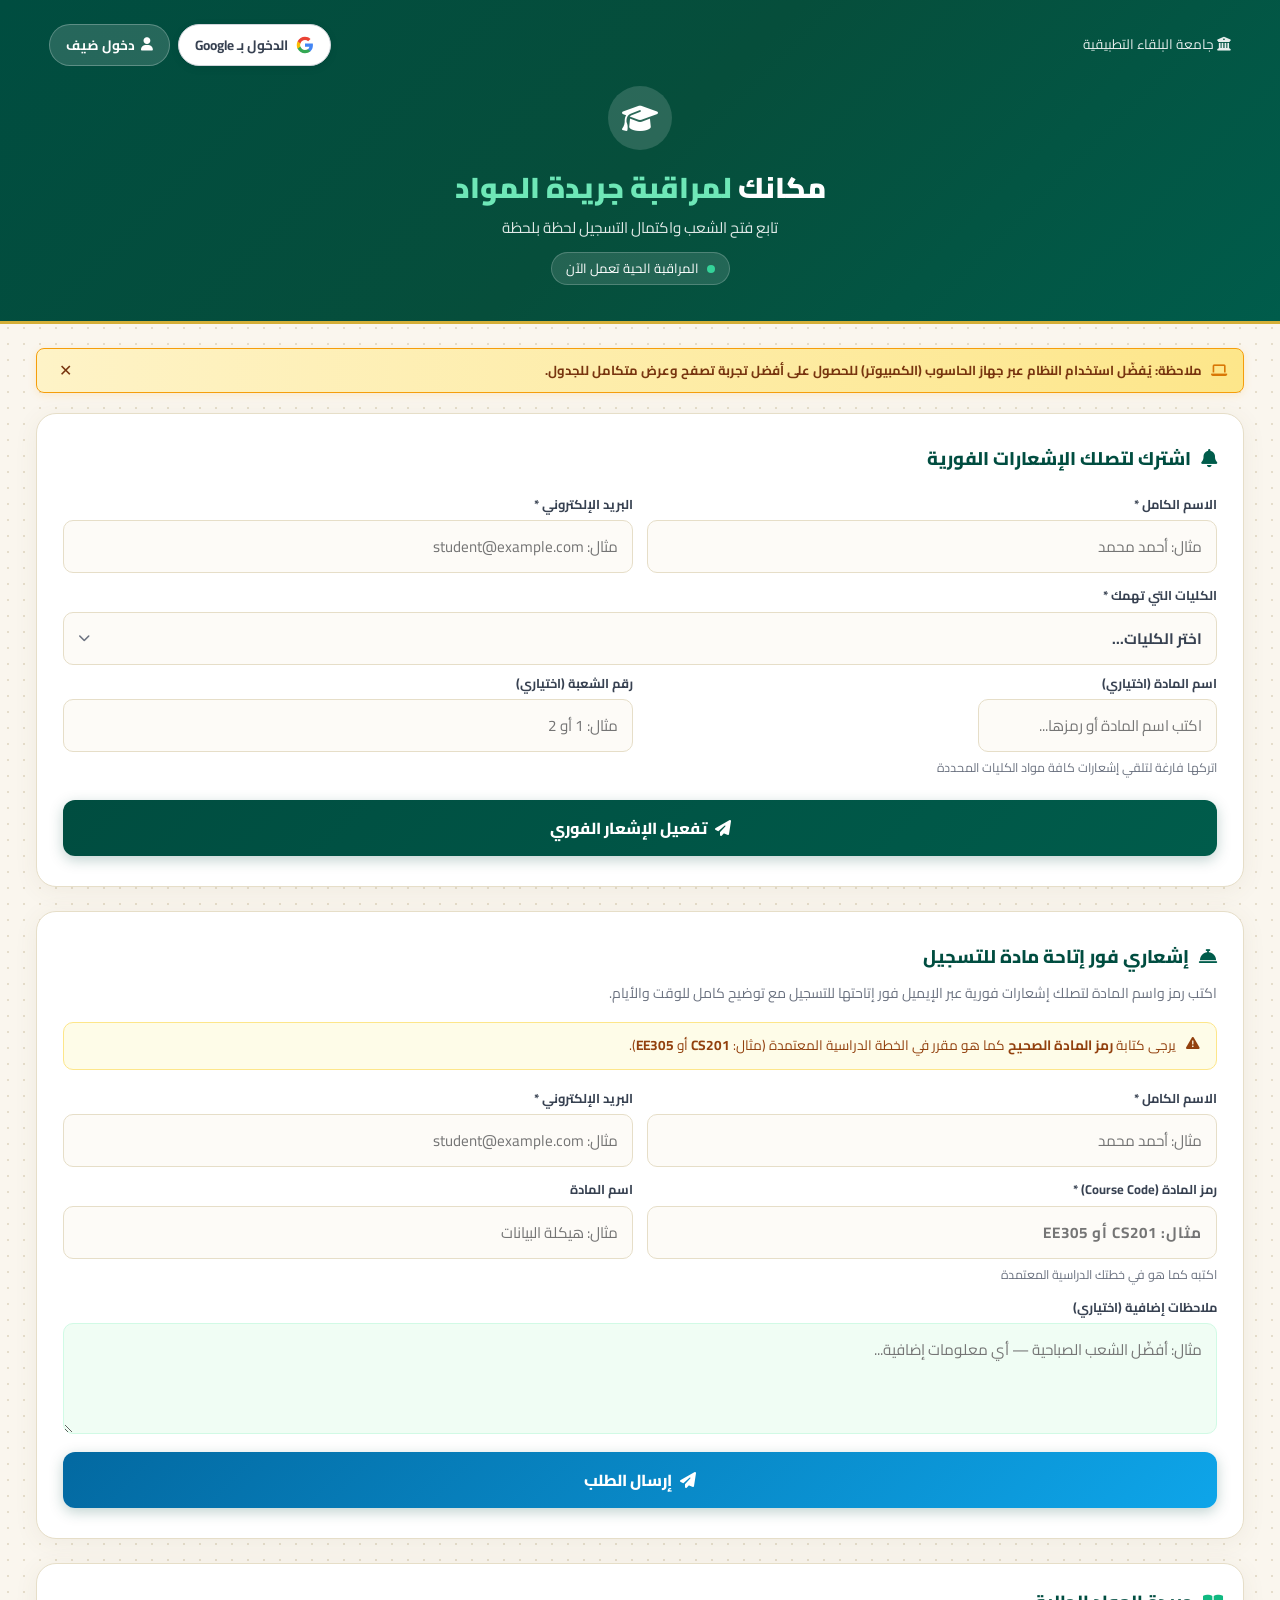
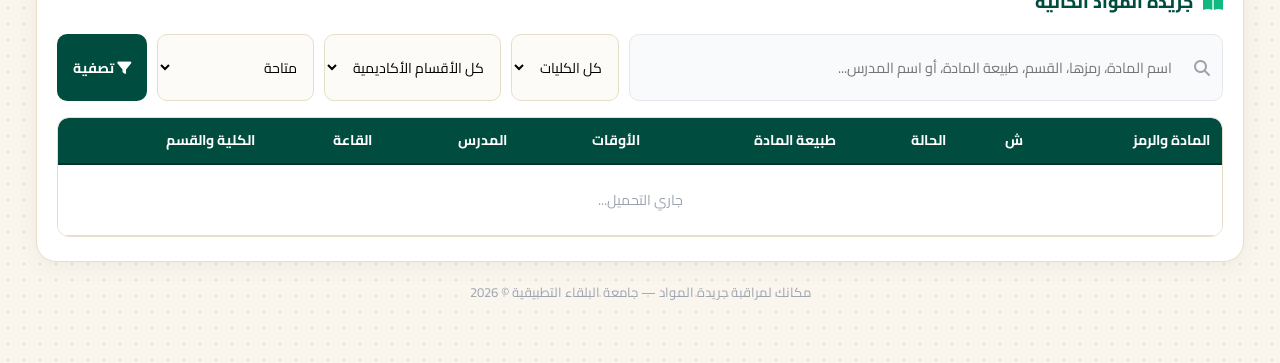
==== templates/student.html @ f9554424 "Initial release of BAU Course Watcher System" ====
<!DOCTYPE html>
<html lang="ar" dir="rtl">
<head>
  <meta charset="UTF-8">
  <meta name="viewport" content="width=device-width, initial-scale=1.0">
  <title>مكانك لمراقبة جريدة المواد — جامعة البلقاء التطبيقية</title>
  <meta name="description" content="اشترك وتابع فتح المواد والشعب في جريدة جامعة البلقاء التطبيقية لحظة بلحظة">
  <link rel="preconnect" href="https://fonts.googleapis.com">
  <link href="https://fonts.googleapis.com/css2?family=Cairo:wght@400;600;700;800;900&display=swap" rel="stylesheet">
  <link rel="stylesheet" href="https://cdnjs.cloudflare.com/ajax/libs/font-awesome/6.5.1/css/all.min.css">
  <link rel="stylesheet" href="/static/style.css">
  <script src="https://accounts.google.com/gsi/client" async defer></script>
  <style>
    /* ── Top Bar Auth Controls ── */
    body {
      background-color: #FAF6EE !important;
      background-image: radial-gradient(#E5DDCB 0.75px, #FAF6EE 0.75px) !important;
      background-size: 16px 16px !important;
    }
    .student-hero {
      background: linear-gradient(135deg, #004D40 0%, #064e3b 50%, #005C4B 100%);
      border-bottom: 3px solid #D4AF37;
      padding: 24px 24px 36px;
      text-align: center;
      color: #fff;
      position: relative;
    }
    .top-auth-nav {
      display: flex; justify-content: space-between; align-items: center;
      width: 96%; max-width: 1750px; margin: 0 auto 20px;
      gap: 12px; flex-wrap: wrap;
    }
    .auth-btn-group { display: flex; gap: 8px; align-items: center; }
    .btn-auth-google {
      background: #fff; color: #374151;
      border: 1px solid #d1d5db; border-radius: 50px;
      padding: 7px 16px; font-family: 'Cairo', sans-serif;
      font-size: .85rem; font-weight: 700; cursor: pointer;
      display: inline-flex; align-items: center; gap: 8px;
      box-shadow: 0 2px 8px rgba(0,0,0,.08); transition: transform .1s;
    }
    .btn-auth-google:hover { transform: translateY(-1px); }
    .btn-auth-guest {
      background: rgba(255,255,255,.15); color: #fff;
      border: 1px solid rgba(255,255,255,.25); border-radius: 50px;
      padding: 7px 16px; font-family: 'Cairo', sans-serif;
      font-size: .85rem; font-weight: 700; cursor: pointer;
      display: inline-flex; align-items: center; gap: 6px;
    }
    .btn-auth-guest:hover { background: rgba(255,255,255,.25); }

    .user-pill {
      background: rgba(255,255,255,.18); color: #fff;
      border: 1px solid rgba(255,255,255,.3); border-radius: 50px;
      padding: 6px 14px; font-size: .85rem; font-weight: 700;
      display: inline-flex; align-items: center; gap: 8px;
    }
    .btn-my-subs {
      background: #D4AF37; color: #00332C; border: none; border-radius: 50px;
      padding: 7px 16px; font-family: 'Cairo', sans-serif;
      font-size: .85rem; font-weight: 800; cursor: pointer;
      display: inline-flex; align-items: center; gap: 6px;
      box-shadow: 0 2px 10px rgba(212,175,55,.3);
    }
    .btn-my-subs:hover { background: #b89332; color: #fff; }

    .btn-logout {
      background: rgba(239,68,68,.2); color: #fca5a5;
      border: 1px solid rgba(239,68,68,.3); border-radius: 50px;
      padding: 7px 12px; font-family: 'Cairo', sans-serif;
      font-size: .85rem; font-weight: 700; cursor: pointer;
    }
    .btn-logout:hover { background: rgba(239,68,68,.4); color: #fff; }

    .student-hero .logo-big {
      width: 64px; height: 64px;
      background: rgba(255,255,255,.15);
      border-radius: 50%;
      display: flex; align-items: center; justify-content: center;
      margin: 0 auto 14px;
      font-size: 1.8rem;
    }
    .student-hero h1 { font-size: 1.8rem; font-weight: 900; margin: 0 0 6px; }
    .student-hero h1 span { color: #6ee7b7; }
    .student-hero p  { opacity: .88; font-size: .95rem; margin: 0; }
    .live-pill {
      display: inline-flex; align-items: center; gap: 8px;
      background: rgba(255,255,255,.12);
      border: 1px solid rgba(255,255,255,.2);
      border-radius: 50px;
      padding: 5px 14px;
      font-size: .82rem;
      margin-top: 12px;
    }
    .live-pill .dot { width: 8px; height: 8px; border-radius: 50%; background: #34d399; animation: pulse 1.4s infinite; }
    @keyframes pulse { 0%,100%{ opacity:1; transform:scale(1); } 50%{ opacity:.5; transform:scale(1.3); } }

    .student-wrap { width: 96%; max-width: 1750px; margin: 0 auto; padding: 24px 10px 60px; }

    /* Cards */
    .sub-card {
      background: #fff;
      border-radius: 20px;
      box-shadow: 0 4px 24px rgba(100, 80, 50, 0.07);
      padding: 30px 26px;
      margin-bottom: 24px;
      border: 1px solid #E6DEC8;
    }
    .sub-card h2 { font-size: 1.15rem; font-weight: 800; color: #004D40; margin: 0 0 20px; display: flex; align-items: center; gap: 10px; }
    .sub-card h2 i { color: #005C4B; }

    .form-row { display: grid; grid-template-columns: 1fr 1fr; gap: 14px; }
    @media(max-width:560px){ .form-row { grid-template-columns: 1fr; } }

    .fg { display: flex; flex-direction: column; gap: 6px; margin-bottom: 4px; }
    .fg label { font-size: .8rem; font-weight: 700; color: #374151; }
    .fg input, .fg select {
      padding: 11px 14px;
      border: 1.5px solid #E6DEC8;
      border-radius: 10px;
      background: #FDFBF7;
      font-family: 'Cairo', sans-serif;
      font-size: .95rem;
      color: #111;
      outline: none;
      transition: border-color .2s, box-shadow .2s;
    }
    .fg input:focus, .fg select:focus {
      border-color: #005C4B;
      box-shadow: 0 0 0 3px rgba(0, 92, 75, 0.12);
      background: #fff;
    }

    /* Multi college dropdown */
    .multi-college-box { position: relative; }
    .college-select-btn {
      width: 100%;
      padding: 11px 14px;
      border: 1.5px solid #E6DEC8;
      border-radius: 10px;
      background: #FDFBF7;
      font-family: 'Cairo', sans-serif;
      font-size: .95rem;
      color: #374151;
      cursor: pointer;
      display: flex; align-items: center; justify-content: space-between;
      outline: none;
    }
    .college-dropdown {
      display: none;
      position: absolute;
      top: calc(100% + 6px);
      right: 0; left: 0;
      background: #fff;
      border: 1.5px solid #E6DEC8;
      border-radius: 12px;
      box-shadow: 0 8px 24px rgba(0,0,0,.12);
      z-index: 100;
      max-height: 220px;
      overflow-y: auto;
      padding: 8px 0;
    }
    .college-dropdown.open { display: block; }
    .college-checkbox-item {
      display: flex; align-items: center; gap: 10px;
      padding: 9px 16px; cursor: pointer; font-size: .9rem;
    }
    .college-checkbox-item:hover { background: #F5EFE1; }
    .college-checkbox-item input[type=checkbox] { accent-color: #005C4B; width: 16px; height: 16px; }
    .college-checkbox-item.all-item { font-weight: 700; border-bottom: 1px solid #E6DEC8; margin-bottom: 4px; }

    /* Autocomplete */
    .ac-wrap { position: relative; }
    .ac-drop {
      position: absolute; top: calc(100% + 4px); right: 0; left: 0;
      background: #fff; border: 1.5px solid #E6DEC8; border-radius: 10px;
      box-shadow: 0 8px 20px rgba(0,0,0,.1); z-index: 99;
      max-height: 180px; overflow-y: auto;
    }
    .ac-drop.hidden { display: none; }
    .ac-item { padding: 9px 14px; cursor: pointer; font-size: .9rem; border-bottom: 1px solid #f3f4f6; }
    .ac-item:hover { background: #EBF8F5; color: #005C4B; }

    .btn-subscribe {
      width: 100%; margin-top: 18px;
      padding: 13px;
      background: linear-gradient(135deg, #004D40, #005C4B);
      color: #fff;
      border: none; border-radius: 12px;
      font-family: 'Cairo', sans-serif;
      font-size: 1rem; font-weight: 800;
      cursor: pointer;
      transition: opacity .2s;
      display: flex; align-items: center; justify-content: center; gap: 8px;
      box-shadow: 0 4px 14px rgba(0,77,64,.25);
    }
    .btn-subscribe:hover { opacity: .92; background: linear-gradient(135deg, #00332C, #004D40); }

    /* My Subscriptions List */
    .my-sub-item {
      background: #FDFBF7; border: 1px solid #E6DEC8; border-radius: 12px;
      padding: 14px 18px; margin-bottom: 10px;
      display: flex; align-items: center; justify-content: space-between; gap: 12px;
      flex-wrap: wrap;
    }
    .my-sub-info { font-size: .9rem; }
    .my-sub-info strong { color: #004D40; display: block; font-size: .95rem; }
    .my-sub-info small { color: #6b7280; }
    .my-sub-actions { display: flex; gap: 8px; align-items: center; }
    .btn-action-toggle {
      padding: 6px 12px; border-radius: 8px; border: none;
      font-family: 'Cairo', sans-serif; font-size: .8rem; font-weight: 700; cursor: pointer;
    }
    .btn-action-toggle.active { background: #d1fae5; color: #065f46; }
    .btn-action-toggle.paused { background: #fef3c7; color: #92400e; }
    .btn-action-delete {
      padding: 6px 12px; border-radius: 8px; border: none;
      background: #fee2e2; color: #991b1b;
      font-family: 'Cairo', sans-serif; font-size: .8rem; font-weight: 700; cursor: pointer;
    }

    /* Courses Explorer */
    .courses-card {
      background: #fff; border-radius: 20px;
      box-shadow: 0 4px 24px rgba(100, 80, 50, 0.07);
      padding: 24px 20px; border: 1px solid #E6DEC8;
    }
    .courses-card h2 { font-size: 1.1rem; font-weight: 800; color: #004D40; margin: 0 0 18px; display: flex; align-items: center; gap: 10px; }
    .courses-card h2 i { color: #10b981; }

    .toolbar-s { display: flex; flex-wrap: wrap; gap: 10px; margin-bottom: 16px; }
    .toolbar-s .search-box {
      flex: 1; min-width: 180px;
      display: flex; align-items: center; gap: 8px;
      background: #f9fafb; border: 1.5px solid #e5e7eb; border-radius: 10px;
      padding: 9px 14px;
    }
    .toolbar-s .search-box input {
      border: none; background: transparent; outline: none;
      font-family: 'Cairo', sans-serif; font-size: .9rem; flex: 1;
    }
    .toolbar-s .search-box i { color: #9ca3af; }
    .toolbar-s select {
      padding: 9px 12px;
      border: 1.5px solid #E6DEC8; border-radius: 10px;
      background: #FDFBF7; font-family: 'Cairo', sans-serif; font-size: .88rem;
      outline: none;
    }
    .toolbar-s .btn-filter {
      padding: 9px 16px;
      background: #004D40; color: #fff;
      border: none; border-radius: 10px;
      font-family: 'Cairo', sans-serif; font-size: .88rem; font-weight: 700;
      cursor: pointer;
    }

    /* Table */
    .tbl-wrap { overflow-x: auto; border-radius: 12px; border: 1px solid #E6DEC8; }
    .tbl { width: 100%; border-collapse: collapse; font-size: .88rem; }
    .tbl thead th {
      background: #004D40; color: #fff;
      padding: 11px 12px; text-align: right; font-weight: 700;
      white-space: nowrap;
      border-bottom: 2px solid #00332C;
    }
    .tbl thead th:first-child { border-radius: 0 10px 0 0; }
    .tbl thead th:last-child  { border-radius: 10px 0 0 0; }
    .tbl tbody tr:nth-child(even) { background: #FDFBF7; }
    .tbl tbody tr:hover { background: #F5EFE1; }
    .tbl tbody td { padding: 10px 12px; border-bottom: 1px solid #E6DEC8; vertical-align: middle; background: #fff; }
    .tbl tbody tr:nth-child(even) td { background: #FDFBF7; }
    .tbl tbody tr:hover td { background: #F5EFE1; }
    .tbl tbody td.empty { text-align: center; color: #9ca3af; padding: 24px; background: #fff; }
    .badge-open     { display:inline-block; background:#d1fae5; color:#065f46; padding:3px 10px; border-radius:50px; font-weight:700; font-size:.8rem; border:1px solid #a7f3d0; }
    .badge-closed   { display:inline-block; background:#fee2e2; color:#991b1b; padding:3px 10px; border-radius:50px; font-weight:700; font-size:.8rem; border:1px solid #fecaca; }
    .badge-cancelled{ display:inline-block; background:#f3f4f6; color:#6b7280; padding:3px 10px; border-radius:50px; font-weight:700; font-size:.8rem; border:1px solid #e5e7eb; }

    /* Modal */
    .auth-modal {
      display: none; position: fixed; inset: 0;
      background: rgba(0,0,0,.65); backdrop-filter: blur(4px); z-index: 1000;
      align-items: center; justify-content: center; padding: 16px;
    }
    .auth-modal.open { display: flex; }
    .auth-modal-card {
      background: #fff; border-radius: 20px; padding: 28px 24px;
      width: 100%; max-width: 440px; box-shadow: 0 24px 60px rgba(0,0,0,.3);
      position: relative; overflow: hidden;
      border: 1px solid #E6DEC8;
    }
    .modal-close {
      position: absolute; top: 16px; left: 16px;
      background: none; border: none; font-size: 1.4rem; color: #9ca3af; cursor: pointer;
      z-index: 10;
    }

    /* Google Account Chooser (Dark Theme) */
    .g-chooser {
      background: #18181b; color: #fff;
      border-radius: 18px; padding: 24px 20px;
      margin: -28px -24px;
    }
    .g-chooser-header {
      display: flex; align-items: center; justify-content: space-between;
      margin-bottom: 20px; padding-bottom: 12px; border-bottom: 1px solid #27272a;
    }
    .g-chooser-header h2 { font-size: 1.25rem; font-weight: 800; color: #fff; margin: 0; }
    .g-account-list { display: flex; flex-direction: column; gap: 4px; max-height: 340px; overflow-y: auto; }
    .g-account-item {
      display: flex; align-items: center; gap: 14px;
      padding: 10px 14px; border-radius: 12px; cursor: pointer;
      transition: background .15s;
    }
    .g-account-item:hover { background: #27272a; }
    .g-avatar {
      width: 38px; height: 38px; border-radius: 50%;
      display: flex; align-items: center; justify-content: center;
      font-weight: 800; font-size: 1rem; color: #fff; flex-shrink: 0;
    }
    .g-avatar-icon {
      width: 38px; height: 38px; border-radius: 50%; background: #27272a;
      display: flex; align-items: center; justify-content: center;
      color: #9ca3af; font-size: 1rem; flex-shrink: 0;
    }
    .g-acc-info { flex: 1; text-align: right; }
    .g-acc-name { font-weight: 700; font-size: .92rem; color: #f4f4f5; }
    .g-acc-email { font-size: .8rem; color: #a1a1aa; direction: ltr; text-align: right; }

    .student-footer { text-align: center; color: #9ca3af; font-size: .82rem; padding: 20px 0 0; }
    #toasts { position: fixed; bottom: 24px; left: 50%; transform: translateX(-50%); z-index: 9999; display: flex; flex-direction: column; gap: 10px; min-width: 280px; }
    .toast { background: #1f2937; color: #fff; padding: 12px 20px; border-radius: 12px; font-size: .9rem; box-shadow: 0 4px 20px rgba(0,0,0,.3); }
    .toast.success { border-right: 4px solid #10b981; }
    .toast.error   { border-right: 4px solid #ef4444; }
  </style>
</head>
<body style="font-family:'Cairo',sans-serif; margin:0; padding:0;">

<!-- Hero Header & Auth Bar -->
<div class="student-hero">
  <div class="top-auth-nav">
    <div style="font-size:.85rem; opacity:.9;">
      <i class="fa-solid fa-building-columns"></i> جامعة البلقاء التطبيقية
    </div>

    <!-- Unauthenticated Controls -->
    <div id="authGuestGroup" class="auth-btn-group">
      <button class="btn-auth-google" onclick="openAuthModal('google')">
        <svg width="18" height="18" viewBox="0 0 24 24"><path fill="#4285F4" d="M22.56 12.25c0-.78-.07-1.53-.2-2.25H12v4.26h5.92c-.26 1.37-1.04 2.53-2.21 3.31v2.77h3.57c2.08-1.92 3.28-4.74 3.28-8.09z"/><path fill="#34A853" d="M12 23c2.97 0 5.46-.98 7.28-2.66l-3.57-2.77c-.98.66-2.23 1.06-3.71 1.06-2.86 0-5.29-1.93-6.16-4.53H2.18v2.84C3.99 20.53 7.7 23 12 23z"/><path fill="#FBBC05" d="M5.84 14.09c-.22-.66-.35-1.36-.35-2.09s.13-1.43.35-2.09V7.06H2.18C1.43 8.55 1 10.22 1 12s.43 3.45 1.18 4.94l2.85-2.22.81-.63z"/><path fill="#EA4335" d="M12 5.38c1.62 0 3.06.56 4.21 1.64l3.15-3.15C17.45 2.09 14.97 1 12 1 7.7 1 3.99 3.47 2.18 7.06l3.66 2.84c.87-2.6 3.3-4.52 6.16-4.52z"/></svg>
        الدخول بـ Google
      </button>
      <button class="btn-auth-guest" onclick="openAuthModal('guest')">
        <i class="fa-solid fa-user"></i> دخول ضيف
      </button>
    </div>

    <!-- Authenticated Controls -->
    <div id="userAuthGroup" class="auth-btn-group" style="display:none;">
      <div class="user-pill" id="userPillTxt">
        <i class="fa-solid fa-user-circle"></i>
        <span>أحمد</span>
      </div>
      <button class="btn-my-subs" onclick="toggleMySubsCard()">
        <i class="fa-solid fa-list-check"></i> اشتراكاتي
      </button>
      <button class="btn-logout" onclick="logoutUser()" title="تسجيل الخروج">
        <i class="fa-solid fa-right-from-bracket"></i>
      </button>
    </div>
  </div>

  <div class="logo-big"><i class="fa-solid fa-graduation-cap"></i></div>
  <h1>مكانك <span>لمراقبة جريدة المواد</span></h1>
  <p>تابع فتح الشعب واكتمال التسجيل لحظة بلحظة</p>
  <div class="live-pill">
    <span class="dot"></span>
    <span>المراقبة الحية تعمل الآن</span>
  </div>
</div>

<div class="student-wrap">

  <!-- Desktop Usage Notice Banner -->
  <div class="desktop-notice-banner" id="desktopNoticeBanner">
    <span><i class="fa-solid fa-laptop" style="color:#D97706; margin-left:6px"></i> <strong>ملاحظة:</strong> يُفضّل استخدام النظام عبر جهاز الحاسوب (الكمبيوتر) للحصول على أفضل تجربة تصفح وعرض متكامل للجدول.</span>
    <button type="button" class="close-btn" onclick="document.getElementById('desktopNoticeBanner').style.display='none'" title="إغلاق التنبيه">✕</button>
  </div>

  <!-- بطاقة اشتراكاتي (تظهر عند الضغط أو التسجيل) -->
  <div class="sub-card" id="mySubsCard" style="display:none; background:#ecfdf5; border-color:#a7f3d0;">
    <h2><i class="fa-solid fa-list-check"></i> اشتراكاتي الحالية وإدارتها</h2>
    <div id="mySubsContent">جاري تحميل بيانات اشتراكاتك...</div>
  </div>

  <!-- بطاقة الاشتراك الإشعاري -->
  <div class="sub-card">
    <h2><i class="fa-solid fa-bell"></i> اشترك لتصلك الإشعارات الفورية</h2>
    <form id="subForm" onsubmit="submitSub(event)">
      <div class="form-row">
        <div class="fg">
          <label>الاسم الكامل *</label>
          <input name="name" id="subNameInp" type="text" placeholder="مثال: أحمد محمد" required>
        </div>
        <div class="fg">
          <label>البريد الإلكتروني *</label>
          <input name="email" id="subEmailInp" type="email" placeholder="مثال: student@example.com" required>
        </div>
      </div>
      <div class="fg" style="margin-top:8px;">
        <label>الكليات التي تهمك *</label>
        <div class="multi-college-box">
          <button type="button" class="college-select-btn" id="sCollegeBtn" onclick="toggleCollegeDropdown()">
            <span id="sCollegeBtnText">اختر الكليات...</span>
            <i class="fa-solid fa-chevron-down" style="font-size:.75rem; color:#6b7280;"></i>
          </button>
          <div class="college-dropdown" id="sCollegeDrop">
            <label class="college-checkbox-item all-item">
              <input type="checkbox" id="sChkAll" onchange="toggleAllColleges()">
              <span>جميع الكليات</span>
            </label>
          </div>
        </div>
      </div>
      <div class="form-row" style="margin-top:8px;">
        <div class="fg">
          <label>اسم المادة (اختياري)</label>
          <div class="ac-wrap">
            <input name="course_query" id="sCourseQ" type="text" placeholder="اكتب اسم المادة أو رمزها..." autocomplete="off" oninput="onCourseInput(this)">
            <div class="ac-drop hidden" id="sAcDrop"></div>
          </div>
          <small style="color:#6b7280; font-size:.78rem;">اتركها فارغة لتلقي إشعارات كافة مواد الكليات المحددة</small>
        </div>
        <div class="fg">
          <label>رقم الشعبة (اختياري)</label>
          <input name="section_query" type="text" placeholder="مثال: 1 أو 2">
        </div>
      </div>
      <button type="submit" class="btn-subscribe">
        <i class="fa-solid fa-paper-plane"></i>
        تفعيل الإشعار الفوري
      </button>
    </form>
  </div>

  <!-- نموذج طلب إشعاري فور إتاحة مادة للتسجيل -->
  <div class="sub-card">
    <h2><i class="fa-solid fa-bell-concierge"></i> إشعاري فور إتاحة مادة للتسجيل</h2>
    <p style="color:#6b7280; font-size:.88rem; margin: -10px 0 18px;">اكتب رمز واسم المادة لتصلك إشعارات فورية عبر الإيميل فور إتاحتها للتسجيل مع توضيح كامل للوقت والأيام.</p>

    <div style="background:#fefce8; border:1px solid #fde68a; border-radius:10px; padding:12px 16px; margin-bottom:18px; font-size:.85rem; color:#92400e; display:flex; gap:10px; align-items:flex-start;">
      <i class="fa-solid fa-triangle-exclamation" style="margin-top:2px; flex-shrink:0;"></i>
      <span>يرجى كتابة <strong>رمز المادة الصحيح</strong> كما هو مقرر في الخطة الدراسية المعتمدة (مثال: <strong>CS201</strong> أو <strong>EE305</strong>).</span>
    </div>

    <form id="reqForm" onsubmit="submitCourseRequest(event)">
      <div class="form-row">
        <div class="fg">
          <label>الاسم الكامل *</label>
          <input name="name" id="reqNameInp" type="text" placeholder="مثال: أحمد محمد" required>
        </div>
        <div class="fg">
          <label>البريد الإلكتروني *</label>
          <input name="email" id="reqEmailInp" type="email" placeholder="مثال: student@example.com" required>
        </div>
      </div>
      <div class="form-row" style="margin-top:8px;">
        <div class="fg">
          <label>رمز المادة (Course Code) *</label>
          <input name="course_no" type="text" placeholder="مثال: CS201 أو EE305" required style="text-transform:uppercase; font-weight:700; letter-spacing:1px;">
          <small style="color:#6b7280;font-size:.78rem;">اكتبه كما هو في خطتك الدراسية المعتمدة</small>
        </div>
        <div class="fg">
          <label>اسم المادة</label>
          <input name="course_name" type="text" placeholder="مثال: هيكلة البيانات">
        </div>
      </div>
      <div class="fg" style="margin-top:8px;">
        <label>ملاحظات إضافية (اختياري)</label>
        <textarea name="notes" rows="3" placeholder="مثال: أفضّل الشعب الصباحية — أي معلومات إضافية..." style="padding:11px 14px; border:1.5px solid #d1fae5; border-radius:10px; background:#f0fdf4; font-family:'Cairo',sans-serif; font-size:.95rem; color:#111; outline:none; resize:vertical; width:100%; box-sizing:border-box;"></textarea>
      </div>
      <button type="submit" class="btn-subscribe" style="background:linear-gradient(135deg,#0369a1,#0ea5e9);">
        <i class="fa-solid fa-paper-plane"></i>
        إرسال الطلب
      </button>
    </form>
  </div>

  <!-- جدول الجريدة -->
  <div class="courses-card">
    <h2><i class="fa-solid fa-book-open"></i> جريدة المواد الحالية</h2>
    <div class="toolbar-s">
      <div class="search-box">
        <i class="fa-solid fa-magnifying-glass"></i>
        <input id="sSearch" type="text" placeholder="اسم المادة، رمزها، القسم، طبيعة المادة، أو اسم المدرس..." oninput="loadCourses()">
      </div>
      <select id="sCollege" onchange="loadDepartments(); loadCourses();"><option value="">كل الكليات</option></select>
      <select id="sDept" onchange="loadCourses()"><option value="">كل الأقسام الأكاديمية</option></select>
      <select id="sStatus" onchange="loadCourses()">
        <option value="1">متاحة</option>
        <option value="">كل الحالات</option>
        <option value="3">مغلقة</option>
        <option value="2">ملغاة</option>
        <option value="NEW">مواد وشعب جديدة</option>
      </select>
      <button class="btn-filter" onclick="loadCourses()"><i class="fa-solid fa-filter"></i> تصفية</button>
    </div>
    <div class="tbl-wrap">
      <table class="tbl">
        <thead>
          <tr>
            <th>المادة والرمز</th>
            <th>ش</th>
            <th>الحالة</th>
            <th>طبيعة المادة</th>
            <th>الأوقات</th>
            <th>المدرس</th>
            <th>القاعة</th>
            <th>الكلية والقسم</th>
          </tr>
        </thead>
        <tbody id="coursesTb"><tr><td colspan="8" class="empty">جاري التحميل...</td></tr></tbody>
      </table>
    </div>
  </div>

  <div class="student-footer">
    مكانك لمراقبة جريدة المواد — جامعة البلقاء التطبيقية &copy; 2026
  </div>
</div>

<!-- Modal Auth (Google Account Chooser & Guest) -->
<div class="auth-modal" id="authModal">
  <div class="auth-modal-card" id="authModalCard">
    <button class="modal-close" onclick="closeAuthModal()">&times;</button>

    <!-- Google Account View -->
    <div id="modalGoogleView" style="padding:8px;">
      <h3 style="margin:0 0 12px; color:#064e3b; display:flex; align-items:center; gap:8px;">
        <svg viewBox="0 0 24 24" width="22" height="22">
          <path fill="#4285F4" d="M22.56 12.25c0-.78-.07-1.53-.2-2.25H12v4.26h5.92c-.26 1.37-1.04 2.53-2.21 3.31v2.77h3.57c2.08-1.92 3.28-4.74 3.28-8.09z"/>
          <path fill="#34A853" d="M12 23c2.97 0 5.46-.98 7.28-2.66l-3.57-2.77c-.98.66-2.23 1.06-3.71 1.06-2.86 0-5.29-1.93-6.16-4.53H2.18v2.84C3.99 20.53 7.7 23 12 23z"/>
          <path fill="#FBBC05" d="M5.84 14.09c-.22-.66-.35-1.36-.35-2.09s.13-1.43.35-2.09V7.06H2.18C1.43 8.55 1 10.22 1 12s.43 3.45 1.18 4.94l2.85-2.22.81-.63z"/>
          <path fill="#EA4335" d="M12 5.38c1.62 0 3.06.56 4.21 1.64l3.15-3.15C17.45 2.09 14.97 1 12 1 7.7 1 3.99 3.47 2.18 7.06l3.66 2.84c.87-2.6 3.3-4.52 6.16-4.52z"/>
        </svg>
        الدخول بحساب Google
      </h3>
      <p style="font-size:.88rem; color:#6b7280; margin-bottom:16px;">أدخل بريد Google الخاص بك كطالب لتلقي الإشعارات وإدارة اشتراكاتك فوراً:</p>
      <div class="fg">
        <label>اسم الطالب *</label>
        <input id="gStudentName" type="text" placeholder="مثال: أحمد محمد">
      </div>
      <div class="fg" style="margin-top:8px;">
        <label>إيميل Google *</label>
        <input id="gStudentEmail" type="email" placeholder="student@gmail.com">
      </div>
      <button class="btn-subscribe" style="margin-top:16px; background:#2563eb;" onclick="submitStudentGoogleLogin()">
        <i class="fa-brands fa-google"></i>
        متابعة بحساب Google
      </button>
    </div>

    <!-- Guest View -->
    <div id="modalGuestView" style="display:none; padding:10px;">
      <h3 style="margin:0 0 16px; color:#064e3b;"><i class="fa-solid fa-user"></i> دخول ضيف</h3>
      <p style="font-size:.88rem; color:#6b7280; margin-bottom:16px;">الدخول كضيف يتيح لك الاشتراك والتصفح بحرية دون الحاجة لحساب دائم:</p>
      <div class="fg">
        <label>الاسم الفضيلي (اختياري)</label>
        <input id="mGuestName" type="text" placeholder="زائر">
      </div>
      <div class="fg" style="margin-top:8px;">
        <label>البريد الإلكتروني (لتلقي الإشعارات)</label>
        <input id="mGuestEmail" type="email" placeholder="student@example.com">
      </div>
      <button class="btn-subscribe" style="margin-top:16px; background:#4b5563;" onclick="doGuestLogin()">
        <i class="fa-solid fa-user"></i>
        متابعة كضيف
      </button>
    </div>
  </div>
</div>

<div id="toasts"></div>

<script>
let currentUser = null;

// ─────────────── AUTH ───────────────
async function checkAuth() {
  const res = await fetch('/api/auth/me');
  const data = await res.json();
  if (data.authenticated && data.user) {
    currentUser = data.user;
    renderUserUI();
  }
}

function openAuthModal(mode) {
  document.getElementById('authModal').classList.add('open');
  if (mode === 'google') {
    document.getElementById('modalGoogleView').style.display = 'block';
    document.getElementById('modalGuestView').style.display = 'none';
  } else {
    document.getElementById('modalGoogleView').style.display = 'none';
    document.getElementById('modalGuestView').style.display = 'block';
  }
}

function closeAuthModal() {
  document.getElementById('authModal').classList.remove('open');
}

async function submitStudentGoogleLogin() {
  const name  = document.getElementById('gStudentName').value.trim();
  const email = document.getElementById('gStudentEmail').value.trim();
  if (!email) { showToast('يرجى كتابة البريد الإلكتروني.', 'error'); return; }
  const res  = await fetch('/api/auth/google', { method:'POST', headers:{'Content-Type':'application/json'}, body: JSON.stringify({ name: name || email.split('@')[0], email }) });
  const data = await res.json();
  if (data.success) {
    currentUser = data.user;
    closeAuthModal();
    renderUserUI();
    showToast(`أهلاً بك ${currentUser.name}!`, 'success');
  }
}

async function doGuestLogin() {
  const name  = document.getElementById('mGuestName').value.trim();
  const email = document.getElementById('mGuestEmail').value.trim();
  const res  = await fetch('/api/auth/guest', { method:'POST', headers:{'Content-Type':'application/json'}, body: JSON.stringify({ name, email }) });
  const data = await res.json();
  if (data.success) {
    currentUser = data.user;
    closeAuthModal();
    renderUserUI();
    showToast('تم الدخول كضيف بنجاح', 'success');
  }
}

async function logoutUser() {
  await fetch('/api/auth/logout', { method:'POST' });
  currentUser = null;
  document.getElementById('authGuestGroup').style.display = 'flex';
  document.getElementById('userAuthGroup').style.display = 'none';
  document.getElementById('mySubsCard').style.display = 'none';
  showToast('تم تسجيل الخروج.', 'success');
}

function renderUserUI() {
  if (!currentUser) return;
  document.getElementById('authGuestGroup').style.display = 'none';
  document.getElementById('userAuthGroup').style.display = 'flex';
  document.getElementById('userPillTxt').innerHTML = `<i class="fa-solid fa-user-circle"></i> <span>${currentUser.name} (${currentUser.provider==='google'?'Google':'ضيف'})</span>`;

  // Auto-fill forms
  if (currentUser.name) {
    document.getElementById('subNameInp').value = currentUser.name;
    document.getElementById('reqNameInp').value = currentUser.name;
  }
  if (currentUser.email) {
    document.getElementById('subEmailInp').value = currentUser.email;
    document.getElementById('reqEmailInp').value = currentUser.email;
  }

  loadMySubscriptions();
}

// ─────────────── MY SUBSCRIPTIONS ───────────────
function toggleMySubsCard() {
  const card = document.getElementById('mySubsCard');
  if (card.style.display === 'none') {
    card.style.display = 'block';
    loadMySubscriptions();
    card.scrollIntoView({ behavior: 'smooth' });
  } else {
    card.style.display = 'none';
  }
}

async function loadMySubscriptions() {
  if (!currentUser || !currentUser.email) return;
  const res = await fetch(`/api/my-subscriptions?email=${encodeURIComponent(currentUser.email)}`);
  const data = await res.json();
  const box = document.getElementById('mySubsContent');

  if (!data.subscribers.length && !data.requests.length) {
    box.innerHTML = '<p style="color:#6b7280; font-size:.9rem; text-align:center; margin:10px 0;">لا توجد لديك أي اشتراكات حالية.</p>';
    return;
  }

  let html = '';
  if (data.subscribers.length) {
    html += '<h4 style="margin:0 0 10px; color:#064e3b;">اشتراكات الإشعارات:</h4>';
    html += data.subscribers.map(s => `
      <div class="my-sub-item">
        <div class="my-sub-info">
          <strong>${s.course_query !== 'جميع المواد' ? s.course_query : 'كليات: ' + (s.college_query || 'جميع الكليات')}</strong>
          <small>الشعبة: ${s.section_query || 'الكل'} | البريد: ${s.email}</small>
        </div>
        <div class="my-sub-actions">
          <button class="btn-action-toggle ${s.active?'active':'paused'}" onclick="toggleMySub(${s.id})">
            ${s.active?'🟢 نشط (إيقاف)':'🟡 موقوف (تفعيل)'}
          </button>
          <button class="btn-action-delete" onclick="deleteMySub(${s.id})">
            <i class="fa-solid fa-trash"></i> إلغاء الاشتراك وحذفه
          </button>
        </div>
      </div>
    `).join('');
  }

  if (data.requests.length) {
    html += '<h4 style="margin:16px 0 10px; color:#064e3b;">طلبات المواد المطلوبة:</h4>';
    html += data.requests.map(r => `
      <div class="my-sub-item">
        <div class="my-sub-info">
          <strong>رمز المادة: ${r.course_no} (${r.course_name || 'بدون اسم'})</strong>
          <small>تاريخ الطلب: ${r.created_at.split('T')[0]}</small>
        </div>
        <span class="badge-open">قيد المراقبة</span>
      </div>
    `).join('');
  }

  box.innerHTML = html;
}

async function toggleMySub(sid) {
  const res = await fetch(`/api/my-subscriptions/toggle/${sid}`, { method:'POST' });
  const data = await res.json();
  if (data.success) {
    showToast('تم تغيير حالة الاشتراك بنجاح', 'success');
    loadMySubscriptions();
  }
}

async function deleteMySub(sid) {
  if (!confirm('هل أنت تأكد من إلغاء الاشتراك وحذفه نهائياً؟')) return;
  const res = await fetch(`/api/my-subscriptions/${sid}`, { method:'DELETE' });
  const data = await res.json();
  if (data.success) {
    showToast('تم إلغاء الاشتراك وحذفه بنجاح', 'success');
    loadMySubscriptions();
  }
}

// ─────────────── COLLEGES ───────────────
async function loadColleges() {
  const res = await fetch('/api/colleges');
  const data = await res.json();
  const drop = document.getElementById('sCollegeDrop');
  const sel  = document.getElementById('sCollege');
  data.colleges.forEach(c => {
    const lbl = document.createElement('label');
    lbl.className = 'college-checkbox-item';
    lbl.innerHTML = `<input type="checkbox" value="${c}" onchange="onCollegeCheckboxChange()"><span>${c}</span>`;
    drop.appendChild(lbl);
    const opt = document.createElement('option');
    opt.value = c; opt.textContent = c;
    sel.appendChild(opt);
  });
}

function toggleCollegeDropdown() {
  document.getElementById('sCollegeDrop').classList.toggle('open');
}
document.addEventListener('click', e => {
  const box = document.querySelector('.multi-college-box');
  if (box && !box.contains(e.target)) document.getElementById('sCollegeDrop').classList.remove('open');
});

function toggleAllColleges() {
  const all = document.getElementById('sChkAll').checked;
  document.querySelectorAll('#sCollegeDrop input[type=checkbox]:not(#sChkAll)').forEach(c => c.checked = all);
  onCollegeCheckboxChange();
}
function onCollegeCheckboxChange() {
  const checks = [...document.querySelectorAll('#sCollegeDrop input[type=checkbox]:not(#sChkAll):checked')];
  const names  = checks.map(c => c.value);
  const btn    = document.getElementById('sCollegeBtnText');
  if (!names.length)        btn.textContent = 'اختر الكليات...';
  else if (names.length===1) btn.textContent = names[0];
  else                       btn.textContent = `${names.length} كليات مختارة`;
}
function getSelectedColleges() {
  return [...document.querySelectorAll('#sCollegeDrop input[type=checkbox]:not(#sChkAll):checked')].map(c => c.value);
}

// ─────────────── AUTOCOMPLETE ───────────────
let acTimer;
function onCourseInput(inp) {
  clearTimeout(acTimer);
  acTimer = setTimeout(async () => {
    const q = inp.value.trim();
    const drop = document.getElementById('sAcDrop');
    if (!q) { drop.classList.add('hidden'); return; }
    const res  = await fetch(`/api/live-search?q=${encodeURIComponent(q)}`);
    const data = await res.json();
    if (!data.results.length) { drop.classList.add('hidden'); return; }
    drop.innerHTML = data.results.map(r =>
      `<div class="ac-item" onclick="document.getElementById('sCourseQ').value='${r.course_name}';document.getElementById('sAcDrop').classList.add('hidden')">${r.course_name} <small style="color:#6b7280">(${r.course_no})</small></div>`
    ).join('');
    drop.classList.remove('hidden');
  }, 200);
}

// ─────────────── SUBSCRIBE ───────────────
async function submitSub(e) {
  e.preventDefault();
  const fd   = new FormData(e.target);
  const cols = getSelectedColleges();
  const body = {
    name: fd.get('name'),
    email: fd.get('email'),
    college_query: cols.length ? cols : 'ALL',
    course_query: fd.get('course_query'),
    section_query: fd.get('section_query'),
  };
  const res  = await fetch('/api/subscribe', { method:'POST', headers:{'Content-Type':'application/json'}, body: JSON.stringify(body) });
  const data = await res.json();
  showToast(data.message, data.success ? 'success' : 'error');
  if (data.success) {
    e.target.reset();
    if (currentUser) loadMySubscriptions();
  }
}

// ─────────────── COURSE REQUEST ───────────────
async function submitCourseRequest(e) {
  e.preventDefault();
  const fd = new FormData(e.target);
  const body = {
    name:        fd.get('name'),
    email:       fd.get('email'),
    course_no:   fd.get('course_no').trim().toUpperCase(),
    course_name: fd.get('course_name'),
    notes:       fd.get('notes'),
  };
  const res  = await fetch('/api/course-request', { method:'POST', headers:{'Content-Type':'application/json'}, body: JSON.stringify(body) });
  const data = await res.json();
  showToast(data.message, data.success ? 'success' : 'error');
  if (data.success) {
    e.target.reset();
    if (currentUser) loadMySubscriptions();
  }
}

async function loadDepartments() {
  const deptSel = document.getElementById('sDept');
  if (!deptSel) return;
  const col = document.getElementById('sCollege')?.value || '';
  const res  = await fetch(`/api/departments?college=${encodeURIComponent(col)}`);
  const data = await res.json();
  deptSel.innerHTML = '<option value="">كل الأقسام الأكاديمية</option>' +
    data.departments.map(d => `<option value="${d}">${d}</option>`).join('');
}

function formatTime12h(timeStr) {
  if (!timeStr || timeStr === '—') return '—';
  const dayMap = {'ح':'الأحد', 'ن':'الإثنين', 'ث':'الثلاثاء', 'ر':'الأربعاء', 'خ':'الخميس', 'س':'السبت'};
  const convertHhmm = (hhmm) => {
    const parts = hhmm.split(':');
    if (parts.length < 2) return hhmm;
    let h = parseInt(parts[0], 10);
    const m = parts[1];
    const period = h < 12 ? 'ص' : 'م';
    h = h > 12 ? h - 12 : (h === 0 ? 12 : h);
    return `${h}:${m} ${period}`;
  };

  const re = /((?:[حنثرخس]\s*)+)(\d{2}:\d{2})\s+(\d{2}:\d{2})/g;
  let match;
  const parts = [];
  while ((match = re.exec(timeStr)) !== null) {
    const daysRaw = match[1].trim().split(/\s+/);
    const daysList = daysRaw.map(d => dayMap[d] || d);
    const daysFmt = daysList.join(' - ');
    parts.push(`<div style="white-space:nowrap;margin:2px 0;font-size:.84rem;"><strong>${daysFmt}:</strong> <span style="color:#047857;font-weight:700;">${convertHhmm(match[2])} - ${convertHhmm(match[3])}</span></div>`);
  }
  return parts.length ? parts.join('') : timeStr;
}

// ─────────────── COURSES TABLE ───────────────
async function loadCourses() {
  const q    = encodeURIComponent(document.getElementById('sSearch').value);
  const col  = encodeURIComponent(document.getElementById('sCollege').value);
  const dept = encodeURIComponent(document.getElementById('sDept')?.value || '');
  const st   = encodeURIComponent(document.getElementById('sStatus').value);
  const res  = await fetch(`/api/courses?query=${q}&college=${col}&dept=${dept}&status=${st}&limit=300`);
  const data = await res.json();
  const tb   = document.getElementById('coursesTb');
  if (!data.courses.length) {
    tb.innerHTML = '<tr><td colspan="8" class="empty">لا توجد نتائج للتصفية المحددة</td></tr>';
    return;
  }
  const statusBadge = s => {
    if (s==='1') return '<span class="badge-open">متاحة</span>';
    if (s==='3') return '<span class="badge-closed">مغلقة</span>';
    return '<span class="badge-cancelled">ملغاة</span>';
  };
  const formatRemarks = r => {
    if (!r) return '<span style="color:#9ca3af">—</span>';
    if (r.includes('وجاهي')) return '<span style="display:inline-block;background:#dcfce7;color:#15803d;padding:3px 10px;border-radius:50px;font-weight:700;font-size:.8rem;border:1px solid #86efac;">وجاهي</span>';
    if (r.includes('مدمج'))  return '<span style="display:inline-block;background:#e0e7ff;color:#3730a3;padding:3px 10px;border-radius:50px;font-weight:700;font-size:.8rem;border:1px solid #a5b4fc;">مدمج</span>';
    if (r.includes('إلكتروني') || r.toLowerCase().includes('online')) return '<span style="display:inline-block;background:#f3e8ff;color:#6b21a8;padding:3px 10px;border-radius:50px;font-weight:700;font-size:.8rem;border:1px solid #d8b4fe;">إلكتروني</span>';
    return `<span style="display:inline-block;background:#f3f4f6;color:#374151;padding:3px 10px;border-radius:50px;font-weight:700;font-size:.8rem;">${r}</span>`;
  };

  tb.innerHTML = data.courses.map(c => `
    <tr>
      <td><strong>${c.course_name}</strong><br><small style="color:#6b7280">${c.course_no}</small></td>
      <td style="text-align:center;font-weight:700;">${c.section_no}</td>
      <td>${statusBadge(c.status)}</td>
      <td>${formatRemarks(c.remarks)}</td>
      <td>${formatTime12h(c.times)}</td>
      <td style="font-size:.82rem;">${c.lecturers||'—'}</td>
      <td style="font-size:.82rem;">${c.rooms||'—'}</td>
      <td><strong style="color:#111;">${c.college_name||'—'}</strong><br><small style="color:#059669;font-weight:700;"><i class="fa-solid fa-layer-group"></i> ${c.department_name||'عام'}</small></td>
    </tr>`).join('');
}

// ─────────────── TOAST ───────────────
function showToast(msg, type='success') {
  const t = document.createElement('div');
  t.className = `toast ${type}`;
  t.textContent = msg;
  document.getElementById('toasts').appendChild(t);
  setTimeout(() => t.remove(), 5000);
}

// ─────────────── INIT ───────────────
checkAuth();
loadColleges();
loadDepartments();
loadCourses();
</script>
</body>
</html>
---- static/style.css ----
/* BAU Live Watcher — Official BAU Beige & Emerald Theme */
:root {
  --g1: #004D40; 
  --g2: #064e3b;
  --bg-main: #FAF6EE;
  --bg-beige-subtle: #F5EFE1;
  --border-beige: #E6DEC8;
  --em: #005C4B; 
  --em-light: #059669; 
  --em-pale: #EBF8F5;
  --red: #dc2626; 
  --red-pale: #fef2f2;
  --blue: #2563eb; 
  --blue-pale: #eff6ff;
  --amber: #d97706; 
  --amber-pale: #fffbeb;
  --purple: #7c3aed; 
  --purple-pale: #f5f3ff;
  --gold: #D4AF37;
  --surface: #ffffff; 
  --surface-2: #FDFBF7;
  --text: #1F2937; 
  --muted: #6B7280; 
  --border: #E6DEC8;
  --radius: 14px; 
  --radius-sm: 8px;
  --shadow: 0 4px 20px rgba(100, 80, 50, 0.06);
  --shadow-lg: 0 12px 32px rgba(100, 80, 50, 0.12);
}

*{box-sizing:border-box;margin:0;padding:0}
body{
  font-family:'Cairo',sans-serif;
  background-color: var(--bg-main);
  background-image: radial-gradient(#E5DDCB 0.75px, var(--bg-main) 0.75px);
  background-size: 16px 16px;
  min-height:100vh; color:var(--text); direction:rtl;
  padding:20px; line-height:1.6;
}

.app-wrap{width:96%;max-width:1750px;margin:0 auto;display:flex;flex-direction:column;gap:18px}

/* Header */
.app-header{
  background: linear-gradient(135deg, var(--g1) 0%, var(--g2) 100%);
  border: 1px solid #00332C;
  border-bottom: 3px solid var(--gold);
  border-radius:var(--radius);
  padding:18px 26px;
  display:flex; justify-content:space-between; align-items:center;
  box-shadow:var(--shadow-lg);
  color: #fff;
}
.brand{display:flex;align-items:center;gap:14px}
.logo{
  width:48px;height:48px;border-radius:10px;
  background:linear-gradient(135deg, #10b981, #005C4B);
  display:flex;align-items:center;justify-content:center;
  color:#fff;font-size:24px;
  box-shadow:0 4px 12px rgba(0, 92, 75, 0.4);
}
.brand h1{font-size:22px;font-weight:900;color:#fff;line-height:1.2}
.brand h1 span{
  color:#34d399;font-size:14px;
  background:rgba(52,211,153,.15);
  padding:2px 10px;border-radius:50px;
  border:1px solid rgba(52,211,153,.3);
  margin-right:6px;letter-spacing:2px;vertical-align:middle;
}
.brand p{font-size:13px;color:#a7f3d0}

.header-right{display:flex;align-items:center;gap:14px}

.live-badge{
  display:flex;align-items:center;gap:8px;
  padding:8px 16px;border-radius:50px;
  background:rgba(16,185,129,.15);
  border:1px solid rgba(16,185,129,.3);
  color:#a7f3d0;font-size:13px;font-weight:700;
  transition:all .3s;
}
.live-badge.connected{background:rgba(16,185,129,.2);color:#34d399;border-color:rgba(52,211,153,.4)}
.live-badge.error{background:rgba(220,38,38,.15);color:#fca5a5;border-color:rgba(220,38,38,.3)}

.live-dot{
  width:10px;height:10px;background:#34d399;border-radius:50%;
  animation:pulse-ring 2s infinite;
}
.live-dot.offline{background:#ef4444;animation:none}

@keyframes pulse-ring{
  0%{box-shadow:0 0 0 0 rgba(52,211,153,.7)}
  70%{box-shadow:0 0 0 8px rgba(52,211,153,0)}
  100%{box-shadow:0 0 0 0 rgba(52,211,153,0)}
}

.last-update{color:#86efac;font-size:13px;display:flex;align-items:center;gap:6px}

/* Stats Row */
.stats-row{
  display:grid;
  grid-template-columns:repeat(6,1fr);
  gap:12px;
}
.stat{
  background:var(--surface);
  border-radius:var(--radius);
  padding:16px;
  display:flex;align-items:center;gap:14px;
  box-shadow:var(--shadow);
  border:1px solid var(--border);
  transition:transform .2s;
}
.stat:hover{transform:translateY(-2px); border-color: #D4AF37;}
.stat i{font-size:24px;width:36px;text-align:center}
.stat strong{display:block;font-size:22px;font-weight:900;line-height:1;color: #111827;}
.stat small{color:var(--muted);font-size:12px;font-weight:600}
.stat.emerald i{color:var(--em)} .stat.green i{color:#16a34a}
.stat.red i{color:var(--red)} .stat.blue i{color:var(--blue)}
.stat.amber i{color:var(--amber)} .stat.purple i{color:var(--purple)}

/* Main Grid */
.main-grid{
  display:grid;
  grid-template-columns:340px 1fr;
  gap:18px;
  align-items:start;
}

/* Live Panel */
.live-panel{
  background:var(--surface);
  border-radius:var(--radius);
  box-shadow:var(--shadow-lg);
  border:1px solid var(--border);
  display:flex;flex-direction:column;
  max-height:calc(100vh - 260px);
  position:sticky;top:20px;
}
.panel-header{
  display:flex;justify-content:space-between;align-items:center;
  padding:16px 18px;border-bottom:1px solid var(--border);
  background:var(--surface-2);border-radius:var(--radius) var(--radius) 0 0;
}
.panel-header h2{font-size:15px;font-weight:800;display:flex;align-items:center;gap:8px;color:#004D40;}
.pulse-dot{
  width:10px;height:10px;background:var(--em);border-radius:50%;
  display:inline-block;animation:pulse-ring 1.5s infinite;
}

.feed-empty{
  padding:40px 20px;text-align:center;color:var(--muted);
  display:flex;flex-direction:column;align-items:center;gap:8px;
}

.feed-list{
  flex:1;overflow-y:auto;padding:12px;
  display:flex;flex-direction:column;gap:8px;
}

/* Feed Card */
.feed-card{
  background:var(--surface-2);
  border-radius:var(--radius-sm);
  padding:12px 14px;
  border-right:4px solid var(--em);
  animation:slideIn .35s ease;
  border: 1px solid var(--border);
}
.feed-card.BECAME_OPEN{border-right-color:#16a34a;background:#f0fdf4}
.feed-card.NEW_OPEN{border-right-color:var(--em);background:#ecfdf5}
.feed-card.BECAME_CLOSED{border-right-color:var(--red);background:var(--red-pale)}
.feed-card.TIMES_CHANGED{border-right-color:var(--amber);background:var(--amber-pale)}
.feed-card.LECTURER_CHANGED{border-right-color:var(--blue);background:var(--blue-pale)}
.feed-card.ROOM_CHANGED{border-right-color:var(--purple);background:var(--purple-pale)}

@keyframes slideIn{
  from{opacity:0;transform:translateX(16px)}
  to{opacity:1;transform:translateX(0)}
}

.fc-badge{
  display:inline-block;font-size:11px;font-weight:800;
  padding:2px 8px;border-radius:50px;margin-bottom:6px;
}
.BECAME_OPEN .fc-badge{background:#dcfce7;color:#15803d}
.NEW_OPEN .fc-badge{background:#d1fae5;color:var(--em)}
.BECAME_CLOSED .fc-badge{background:#fee2e2;color:var(--red)}
.TIMES_CHANGED .fc-badge{background:#fef3c7;color:#92400e}
.LECTURER_CHANGED .fc-badge{background:#dbeafe;color:var(--blue)}
.ROOM_CHANGED .fc-badge{background:#ede9fe;color:var(--purple)}

.fc-name{font-weight:800;font-size:13px;color:var(--text);margin-bottom:2px}
.fc-detail{font-size:12px;color:var(--muted)}
.fc-time{font-size:11px;color:#9ca3af;margin-top:6px}

/* Right Column */
.right-col{display:flex;flex-direction:column;gap:14px}

/* Tabs */
.tabs{
  display:flex;gap:8px;
  background: #EAE3D2;
  padding:6px;border-radius:var(--radius);
  border: 1px solid var(--border);
}
.tab{
  flex:1;border:none;background:transparent;
  color:#004D40;padding:10px;border-radius:var(--radius-sm);
  font-family:inherit;font-weight:800;font-size:14px;
  cursor:pointer;display:flex;align-items:center;justify-content:center;gap:8px;
  transition:all .2s;
}
.tab:hover{background:rgba(255,255,255,.5);color:#004D40}
.tab.active{background:#004D40;color:#fff;box-shadow:var(--shadow)}

/* Panes */
.pane{display:none}
.pane.active{display:block;animation:fadeIn .3s ease}
@keyframes fadeIn{from{opacity:0;transform:translateY(6px)}to{opacity:1;transform:translateY(0)}}

/* Card */
.card{
  background:var(--surface);border-radius:var(--radius);
  padding:24px;box-shadow:var(--shadow-lg);border:1px solid var(--border);
}
.card h3{font-size:17px;font-weight:800;margin-bottom:6px;display:flex;align-items:center;gap:8px;color:#004D40;}
.card h3 i{color:var(--em)}
.sub-title{color:var(--muted);font-size:13px;margin-bottom:20px}
.card-hdr{display:flex;justify-content:space-between;align-items:center;margin-bottom:18px}

/* Form */
.fg{display:flex;flex-direction:column;gap:6px;margin-bottom:16px}
.fg2{display:grid;grid-template-columns:1fr 1fr;gap:16px}
.fg label{font-weight:700;font-size:13px;color:var(--text)}
.fg label span{color:var(--red)}
.fg input,.fg select{
  padding:11px 14px;border:1.5px solid var(--border);
  border-radius:var(--radius-sm);font-family:inherit;font-size:14px;
  background:var(--surface-2);color:var(--text);transition:border-color .2s,box-shadow .2s;
}
.fg input:focus,.fg select:focus{
  outline:none;border-color:var(--em);
  box-shadow:0 0 0 4px rgba(0, 92, 75, 0.12);
  background: #fff;
}
.fg small{color:var(--muted);font-size:12px}

.ac-wrap{position:relative}
.ac-drop{
  position:absolute;top:100%;right:0;left:0;
  background:#fff;border:1px solid var(--border);
  border-radius:var(--radius-sm);box-shadow:var(--shadow-lg);
  max-height:200px;overflow-y:auto;z-index:100;margin-top:4px;
}
.ac-drop.hidden{display:none}
.ac-item{
  padding:10px 14px;cursor:pointer;
  display:flex;justify-content:space-between;
  border-bottom:1px solid #f3f4f6;font-size:14px;
}
.ac-item:hover{background:var(--em-pale);color:var(--em)}
.ac-item .no{font-size:11px;color:var(--muted)}

/* Multi College Selection Dropdown */
.multi-college-box { position: relative; width: 100%; }
.college-select-btn {
  width: 100%; padding: 11px 14px;
  border: 1.5px solid var(--border); border-radius: var(--radius-sm);
  background: var(--surface-2); cursor: pointer;
  display: flex; justify-content: space-between; align-items: center;
  font-size: 14px; font-weight: 700; color: var(--text);
  transition: border-color .2s, box-shadow .2s;
}
.college-select-btn:hover { border-color: var(--em); }
.college-dropdown {
  position: absolute; top: 100%; right: 0; left: 0;
  background: #fff; border: 1.5px solid var(--border);
  border-radius: var(--radius-sm); box-shadow: var(--shadow-lg);
  max-height: 260px; overflow-y: auto; z-index: 250;
  margin-top: 4px; padding: 8px;
}
.college-dropdown.hidden { display: none; }
.college-checkbox-item {
  display: flex; align-items: center; gap: 10px;
  padding: 8px 10px; border-radius: 6px; cursor: pointer;
  font-size: 13px; font-weight: 700; color: var(--text);
  transition: background .15s;
}
.college-checkbox-item:hover { background: var(--surface-2); }
.college-checkbox-item.all-item { background: var(--em-pale); color: var(--em); }
.college-checkbox-item input[type="checkbox"] {
  width: 16px; height: 16px; accent-color: var(--em); cursor: pointer;
}
.college-checkbox-divider { height: 1px; background: var(--border); margin: 6px 0; }

/* Buttons */
.btn-primary{
  width:100%;padding:13px;
  background:linear-gradient(135deg, #004D40, #005C4B);
  color:#fff;border:none;border-radius:var(--radius-sm);
  font-family:inherit;font-weight:800;font-size:15px;
  cursor:pointer;display:flex;align-items:center;justify-content:center;gap:10px;
  box-shadow:0 4px 14px rgba(0, 77, 64, 0.25);transition:all .2s;
}
.btn-primary:hover{transform:translateY(-1px); background: linear-gradient(135deg, #00332C, #004D40); box-shadow:0 6px 18px rgba(0, 77, 64, 0.35)}
.btn-sm{
  padding:8px 14px;background:var(--surface-2);
  border:1px solid var(--border);border-radius:var(--radius-sm);
  font-family:inherit;font-weight:700;font-size:13px;
  cursor:pointer;display:inline-flex;align-items:center;gap:6px;transition:all .2s;
  color: #004D40;
}
.btn-sm:hover{background:var(--border)}
.btn-ghost{
  padding:6px 12px;background:transparent;border:1px solid var(--border);
  border-radius:var(--radius-sm);font-family:inherit;font-size:12px;font-weight:700;
  cursor:pointer;color:var(--muted);display:flex;align-items:center;gap:6px;
}
.btn-ghost:hover{background:var(--surface-2)}
.btn-danger{
  padding:5px 10px;background:#fee2e2;border:1px solid #fecaca;
  border-radius:6px;font-family:inherit;font-size:12px;
  color:var(--red);cursor:pointer;font-weight:700;
}

/* Table */
.toolbar{display:flex;gap:10px;margin-bottom:16px;flex-wrap:wrap;align-items:center}
.search-box{flex:1;min-width:200px;position:relative}
.search-box i{position:absolute;right:12px;top:50%;transform:translateY(-50%);color:var(--muted)}
.search-box input{
  width:100%;padding:10px 36px 10px 12px;
  border:1.5px solid var(--border);border-radius:var(--radius-sm);
  font-family:inherit;font-size:13px;
  background: var(--surface-2);
}
.toolbar select{
  padding:10px 12px;border:1.5px solid var(--border);
  border-radius:var(--radius-sm);font-family:inherit;font-size:13px;
  background: var(--surface-2);
}

.tbl-wrap{overflow-x:auto;border-radius:var(--radius-sm);border:1px solid var(--border)}
.tbl{width:100%;border-collapse:collapse;font-size:13px;text-align:right}
.tbl th{
  background:#004D40; color: #FFFFFF; font-weight:800;
  padding:13px 14px;border-bottom:2px solid #00332C;white-space:nowrap;
}
.tbl td{padding:12px 14px;border-bottom:1px solid var(--border);color:#1F2937; background: #FFFFFF;}
.tbl tr:nth-child(even) td{background: #FDFBF7;}
.tbl tr:hover td{background:#F5EFE1}
.tbl td.empty{text-align:center;color:var(--muted);padding:30px; background: #FFFFFF;}

/* Status badges */
.badge{
  display:inline-flex;align-items:center;gap:5px;
  padding:4px 10px;border-radius:50px;
  font-weight:800;font-size:11px;
}
.badge.open{background:var(--em-pale);color:var(--em);border:1px solid #a7f3d0}
.badge.closed{background:var(--red-pale);color:var(--red);border:1px solid #fecaca}
.badge.cancelled{background:var(--blue-pale);color:var(--blue);border:1px solid #bfdbfe}
.badge.active{background:#d1fae5;color:#065f46;border:1px solid #6ee7b7}
.badge.inactive{background:#f3f4f6;color:var(--muted);border:1px solid var(--border)}

/* Toasts */
#toasts{
  position:fixed;bottom:20px;left:20px;
  display:flex;flex-direction:column;gap:10px;z-index:9999;
}
.toast{
  background:#fff;border-radius:var(--radius-sm);
  padding:14px 18px;box-shadow:var(--shadow-lg);
  border-right:5px solid var(--em);
  display:flex;align-items:center;gap:12px;
  min-width:280px;max-width:380px;
  animation:slideIn .3s ease;
}
.toast.error{border-right-color:var(--red)}
.toast.info{border-right-color:var(--blue)}
.toast.warn{border-right-color:var(--amber)}
.toast-icon{font-size:18px}
.toast.success .toast-icon{color:var(--em)}
.toast.error .toast-icon{color:var(--red)}
.toast.info .toast-icon{color:var(--blue)}
.toast.warn .toast-icon{color:var(--amber)}
.toast-body .title{font-weight:800;font-size:13px}
.toast-body .msg{font-size:12px;color:var(--muted)}

/* Footer */
footer{
  color:#004D40;font-size:13px; font-weight: 700;
  display:flex;justify-content:space-between;
  padding:14px 4px;border-top:1px solid var(--border);
}

/* Mobile Banner / Notice */
.desktop-notice-banner {
  background: linear-gradient(90deg, #FEF3C7, #FDE68A);
  border: 1px solid #F59E0B;
  color: #78350F;
  border-radius: var(--radius-sm);
  padding: 10px 16px;
  font-size: 13px;
  font-weight: 700;
  display: flex;
  align-items: center;
  justify-content: space-between;
  gap: 12px;
  margin-bottom: 20px;
  box-shadow: 0 2px 8px rgba(245, 158, 11, 0.15);
}
.desktop-notice-banner .close-btn {
  background: none;
  border: none;
  color: #78350F;
  font-size: 16px;
  cursor: pointer;
  padding: 2px 6px;
  border-radius: 4px;
}
.desktop-notice-banner .close-btn:hover {
  background: rgba(120, 53, 15, 0.1);
}

/* Responsive Breakpoints & Mobile Optimization */
@media(max-width:960px){
  .main-grid{grid-template-columns:1fr}
  .live-panel{position:static;max-height:320px}
  .stats-row{grid-template-columns:repeat(3,1fr)}
  header { flex-direction: column; align-items: stretch; gap: 12px; }
  .header-right { justify-content: space-between; }
}
@media(max-width:640px){
  body { padding: 10px 8px; }
  .stats-row { grid-template-columns: 1fr 1fr; gap: 10px; }
  .stat { padding: 12px; font-size: 12px; }
  .stat strong { font-size: 18px; }
  .tabs { flex-direction: row; overflow-x: auto; -webkit-overflow-scrolling: touch; padding-bottom: 4px; }
  .tab-btn { flex-shrink: 0; padding: 8px 12px; font-size: 12px; }
  .fg2 { grid-template-columns: 1fr; }
  .toolbar { flex-direction: column; align-items: stretch; }
  .search-box { min-width: 100%; }
  .tbl-wrap { overflow-x: auto; -webkit-overflow-scrolling: touch; }
  .tbl th, .tbl td { padding: 8px 10px; font-size: 12px; }
  footer { flex-direction: column; gap: 6px; text-align: center; }
}
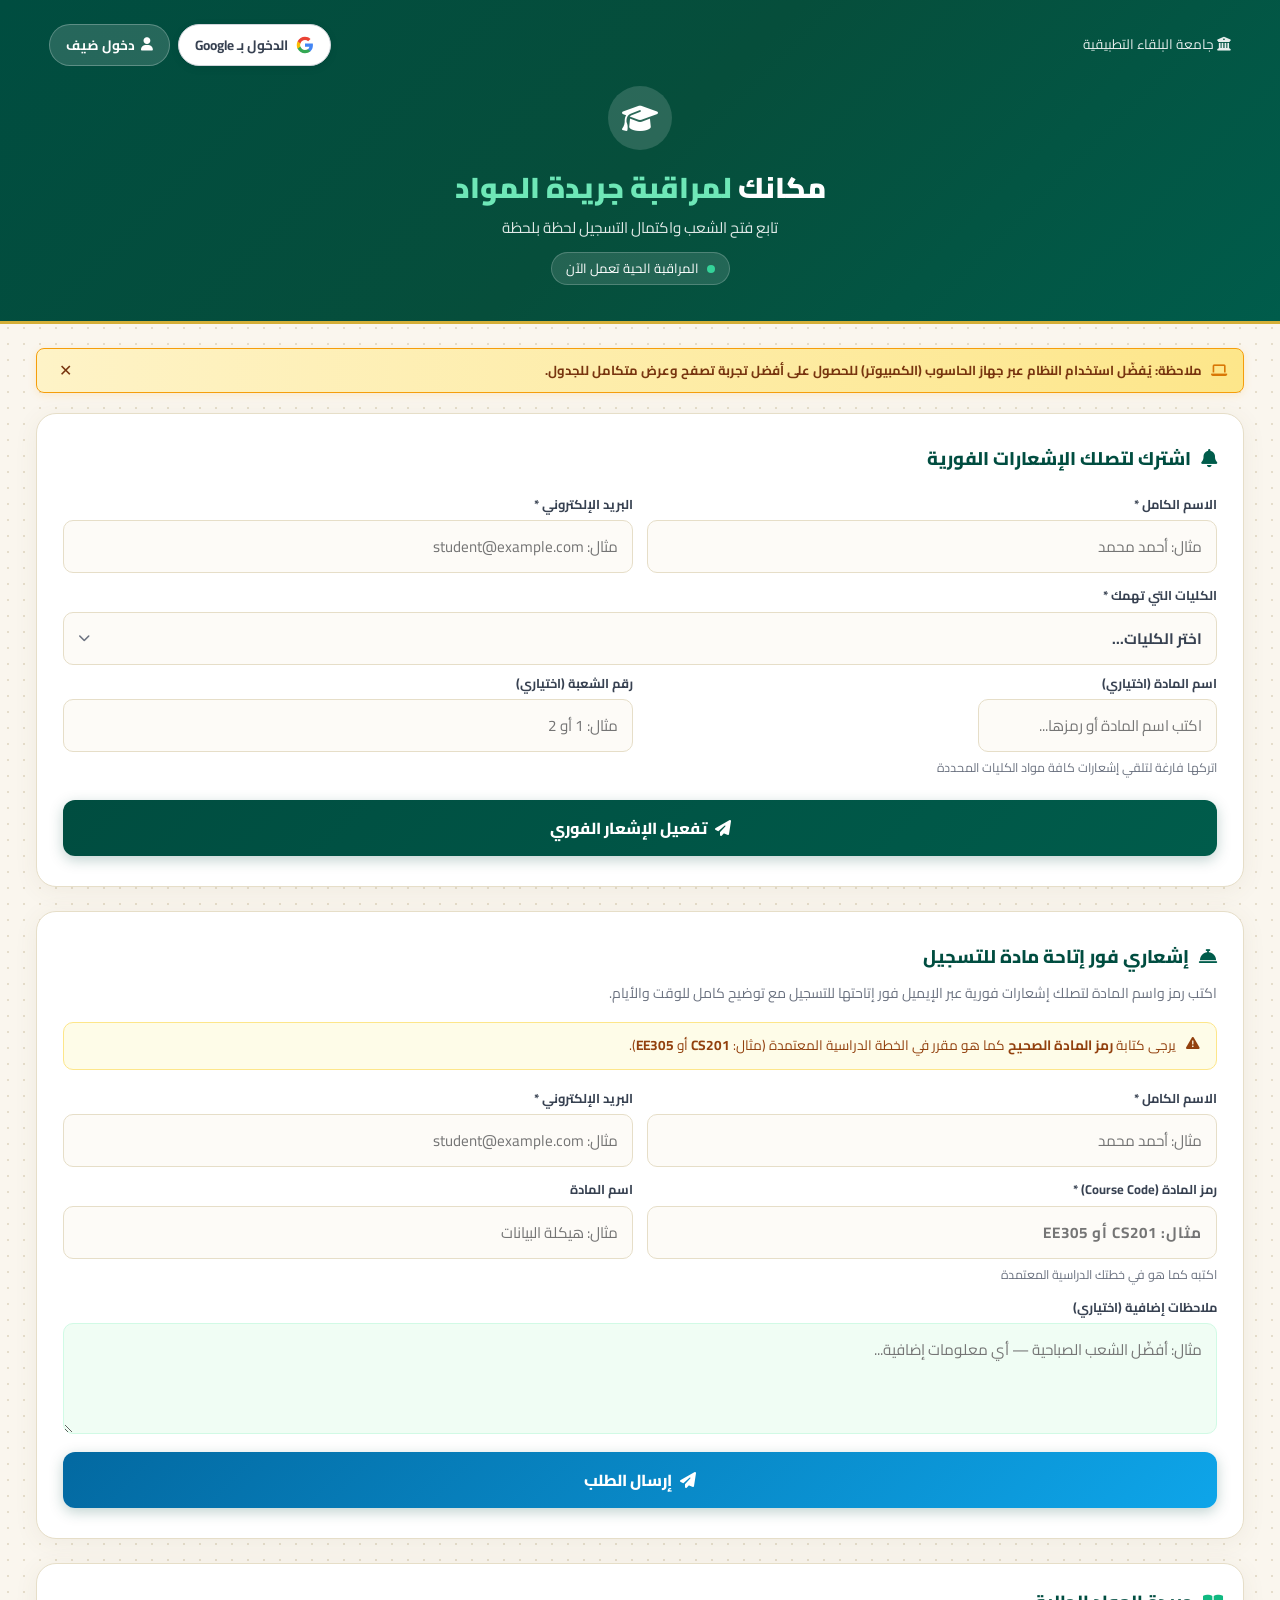
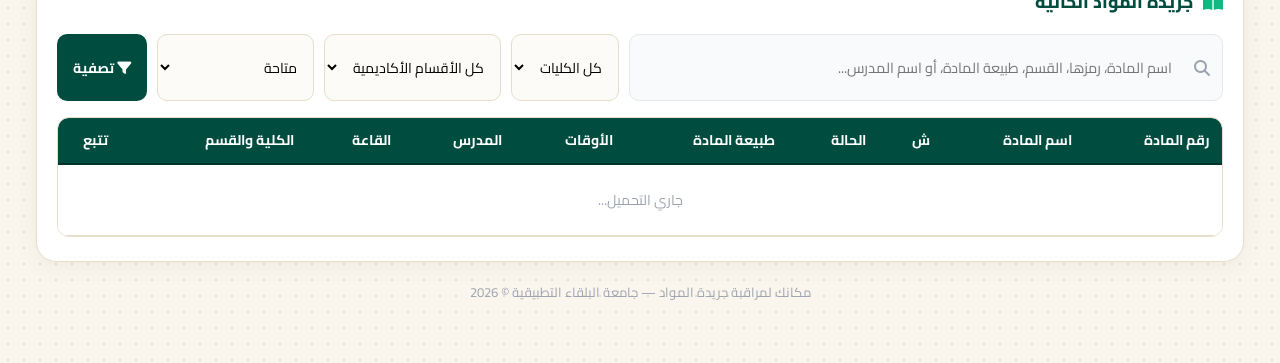
==== commit b9c06cf8: "feat: Add 1-Click Track button, ultra-fast caching, rate-limiting & security hardening" ====
--- a/templates/student.html
+++ b/templates/student.html
@@ -274,6 +274,26 @@
     .badge-open     { display:inline-block; background:#d1fae5; color:#065f46; padding:3px 10px; border-radius:50px; font-weight:700; font-size:.8rem; border:1px solid #a7f3d0; }
     .badge-closed   { display:inline-block; background:#fee2e2; color:#991b1b; padding:3px 10px; border-radius:50px; font-weight:700; font-size:.8rem; border:1px solid #fecaca; }
     .badge-cancelled{ display:inline-block; background:#f3f4f6; color:#6b7280; padding:3px 10px; border-radius:50px; font-weight:700; font-size:.8rem; border:1px solid #e5e7eb; }
+    .btn-track-course {
+      background: linear-gradient(135deg, #059669, #10b981);
+      color: #fff; border: none; padding: 6px 14px;
+      border-radius: 8px; font-family: 'Cairo', sans-serif;
+      font-size: .82rem; font-weight: 700; cursor: pointer;
+      box-shadow: 0 2px 6px rgba(16,185,129,.25);
+      transition: all .2s ease; white-space: nowrap;
+      display: inline-flex; align-items: center; gap: 5px;
+    }
+    .btn-track-course:hover {
+      transform: translateY(-1.5px);
+      box-shadow: 0 4px 12px rgba(16,185,129,.35);
+      background: linear-gradient(135deg, #047857, #059669);
+    }
+    .badge-tracked {
+      display: inline-flex; align-items: center; gap: 4px;
+      background: #d1fae5; color: #065f46;
+      padding: 4px 10px; border-radius: 8px;
+      font-size: .82rem; font-weight: 700; border: 1px solid #a7f3d0;
+    }
 
     /* Modal */
     .auth-modal {
@@ -507,7 +527,8 @@
       <table class="tbl">
         <thead>
           <tr>
-            <th>المادة والرمز</th>
+            <th>رقم المادة</th>
+            <th>اسم المادة</th>
             <th>ش</th>
             <th>الحالة</th>
             <th>طبيعة المادة</th>
@@ -515,9 +536,10 @@
             <th>المدرس</th>
             <th>القاعة</th>
             <th>الكلية والقسم</th>
+            <th style="text-align:center;">تتبع</th>
           </tr>
         </thead>
-        <tbody id="coursesTb"><tr><td colspan="8" class="empty">جاري التحميل...</td></tr></tbody>
+        <tbody id="coursesTb"><tr><td colspan="10" class="empty">جاري التحميل...</td></tr></tbody>
       </table>
     </div>
   </div>
@@ -619,6 +641,11 @@
     closeAuthModal();
     renderUserUI();
     showToast(`أهلاً بك ${currentUser.name}!`, 'success');
+    if (pendingTrackData) {
+      const { cNo, cName, secNo, colName } = pendingTrackData;
+      pendingTrackData = null;
+      executeQuickTrack(currentUser.name, currentUser.email, cNo, cName, secNo, colName);
+    }
   }
 }
 
@@ -631,7 +658,12 @@
     currentUser = data.user;
     closeAuthModal();
     renderUserUI();
-    showToast('تم الدخول كضيف بنجاح', 'success');
+    showToast('تم الدخول بنجاح', 'success');
+    if (pendingTrackData) {
+      const { cNo, cName, secNo, colName } = pendingTrackData;
+      pendingTrackData = null;
+      executeQuickTrack(currentUser.name, currentUser.email, cNo, cName, secNo, colName);
+    }
   }
 }
 
@@ -878,6 +910,56 @@
   return parts.length ? parts.join('') : timeStr;
 }
 
+let trackedCoursesSet = new Set(JSON.parse(localStorage.getItem('tracked_courses_v1') || '[]'));
+
+function isCourseTrackedByUser(cNo, secNo) {
+  return trackedCoursesSet.has(`${cNo}:${secNo}`);
+}
+
+function markCourseAsTracked(cNo, secNo) {
+  trackedCoursesSet.add(`${cNo}:${secNo}`);
+  localStorage.setItem('tracked_courses_v1', JSON.stringify([...trackedCoursesSet]));
+}
+
+async function handleQuickTrack(cNo, cName, secNo, colName) {
+  if (currentUser && currentUser.email) {
+    executeQuickTrack(currentUser.name, currentUser.email, cNo, cName, secNo, colName);
+  } else {
+    openAuthModal();
+    showToast(`يرجى تزويد بريدك الإلكتروني لتفعيل تتبع مادة (${cName}) شعبة (${secNo})`, 'info');
+  }
+}
+
+async function executeQuickTrack(name, email, cNo, cName, secNo, colName) {
+  const body = {
+    name: name || 'طالب',
+    email: email,
+    course_no: cNo,
+    course_name: cName,
+    section_no: secNo,
+    college_name: colName
+  };
+
+  try {
+    const res = await fetch('/api/quick-track', {
+      method: 'POST',
+      headers: { 'Content-Type': 'application/json' },
+      body: JSON.stringify(body)
+    });
+    const data = await res.json();
+    if (data.success) {
+      markCourseAsTracked(cNo, secNo);
+      showToast(data.message, 'success');
+      loadCourses();
+      if (currentUser) loadMySubscriptions();
+    } else {
+      showToast(data.error || 'حدث خطأ أثناء التتبع', 'error');
+    }
+  } catch (err) {
+    showToast('تعذر الاتصال بالسيرفر، يرجى المحاولة لاحقاً', 'error');
+  }
+}
+
 // ─────────────── COURSES TABLE ───────────────
 async function loadCourses() {
   const q    = encodeURIComponent(document.getElementById('sSearch').value);
@@ -888,7 +970,7 @@
   const data = await res.json();
   const tb   = document.getElementById('coursesTb');
   if (!data.courses.length) {
-    tb.innerHTML = '<tr><td colspan="8" class="empty">لا توجد نتائج للتصفية المحددة</td></tr>';
+    tb.innerHTML = '<tr><td colspan="10" class="empty">لا توجد نتائج للتصفية المحددة</td></tr>';
     return;
   }
   const statusBadge = s => {
@@ -904,9 +986,16 @@
     return `<span style="display:inline-block;background:#f3f4f6;color:#374151;padding:3px 10px;border-radius:50px;font-weight:700;font-size:.8rem;">${r}</span>`;
   };
 
-  tb.innerHTML = data.courses.map(c => `
+  tb.innerHTML = data.courses.map(c => {
+    const isTracked = isCourseTrackedByUser(c.course_no, c.section_no);
+    const trackBtn = isTracked 
+      ? `<span class="badge-tracked"><i class="fa-solid fa-check"></i> جاري التتبع</span>`
+      : `<button class="btn-track-course" onclick="handleQuickTrack('${c.course_no}', '${(c.course_name||'').replace(/'/g, "\\'")}', '${c.section_no}', '${(c.college_name||'').replace(/'/g, "\\'")}')"><i class="fa-solid fa-bell"></i> تتبع</button>`;
+
+    return `
     <tr>
-      <td><strong>${c.course_name}</strong><br><small style="color:#6b7280">${c.course_no}</small></td>
+      <td style="font-weight:700; font-family:monospace; font-size:.9rem; color:#065f46;">${c.course_no}</td>
+      <td><strong style="color:#0f172a; font-size:.95rem;">${c.course_name}</strong></td>
       <td style="text-align:center;font-weight:700;">${c.section_no}</td>
       <td>${statusBadge(c.status)}</td>
       <td>${formatRemarks(c.remarks)}</td>
@@ -914,7 +1003,9 @@
       <td style="font-size:.82rem;">${c.lecturers||'—'}</td>
       <td style="font-size:.82rem;">${c.rooms||'—'}</td>
       <td><strong style="color:#111;">${c.college_name||'—'}</strong><br><small style="color:#059669;font-weight:700;"><i class="fa-solid fa-layer-group"></i> ${c.department_name||'عام'}</small></td>
-    </tr>`).join('');
+      <td style="text-align:center;">${trackBtn}</td>
+    </tr>`;
+  }).join('');
 }
 
 // ─────────────── TOAST ───────────────
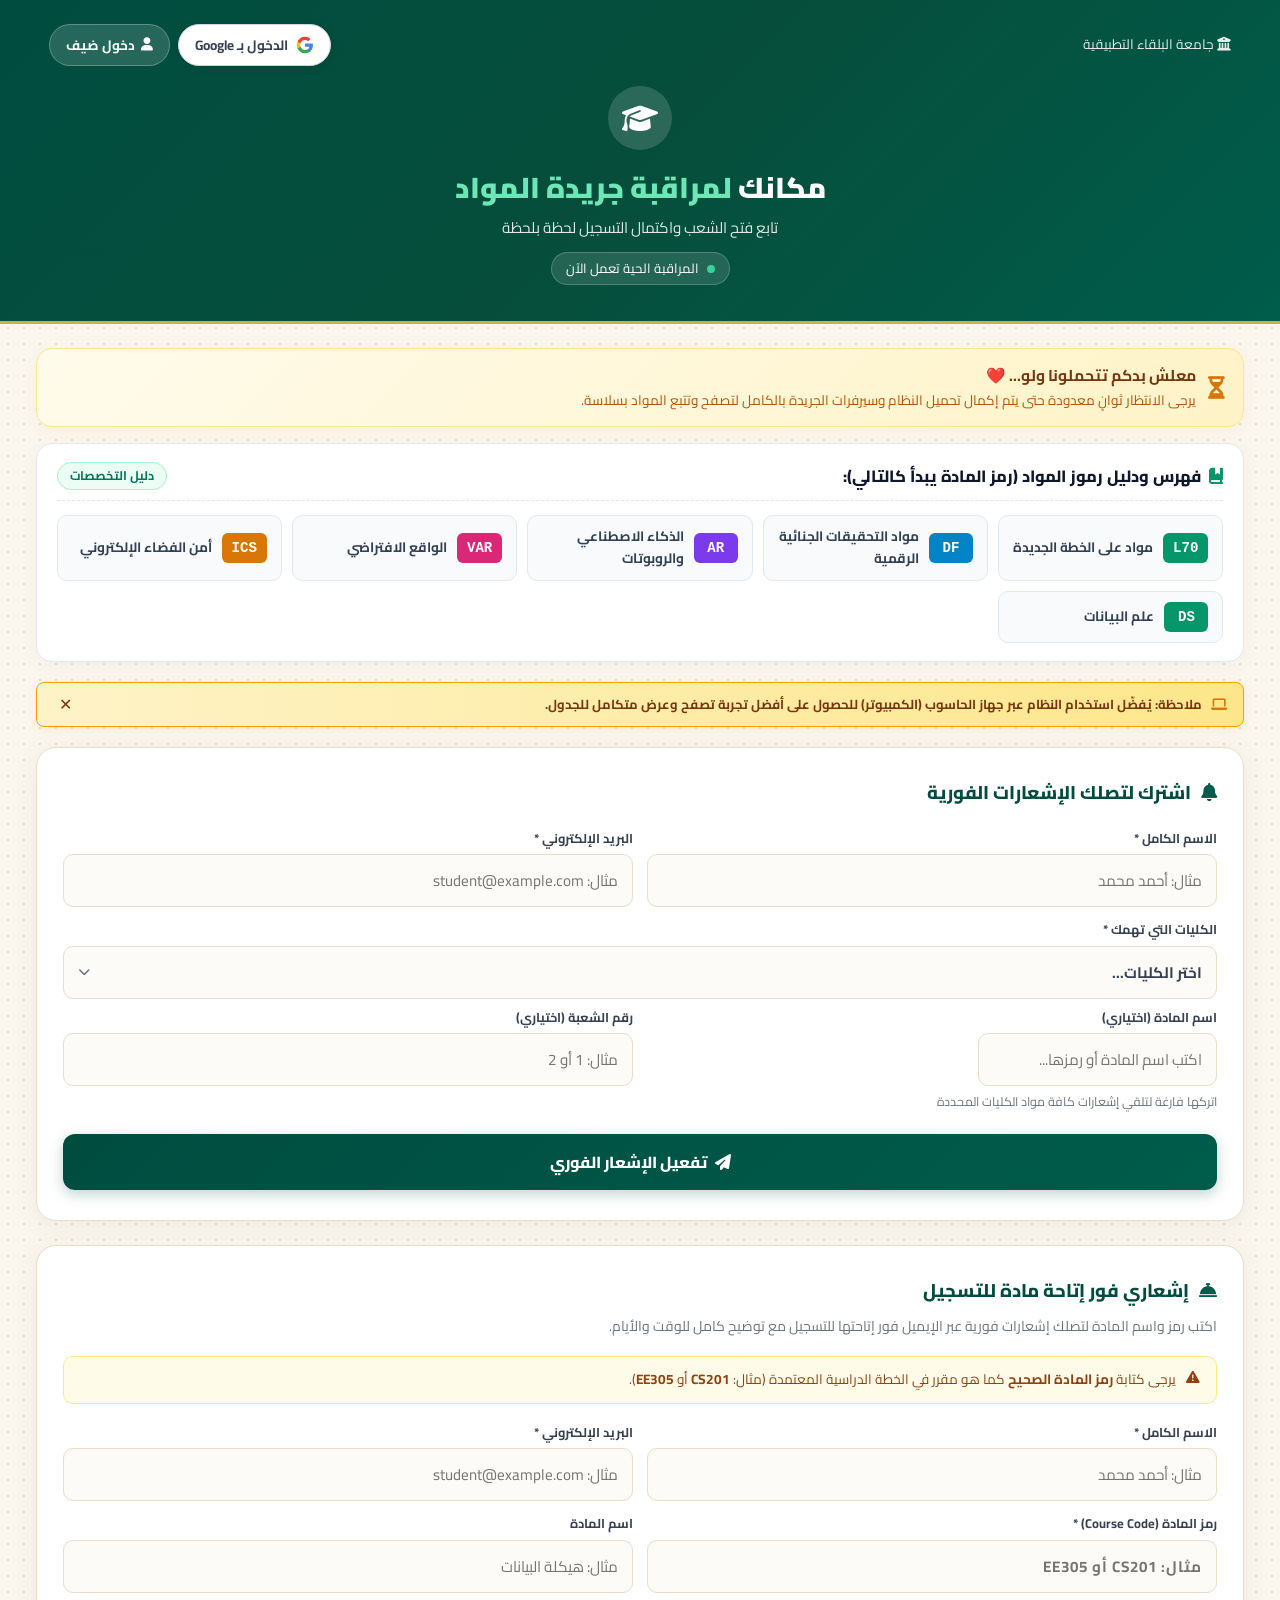
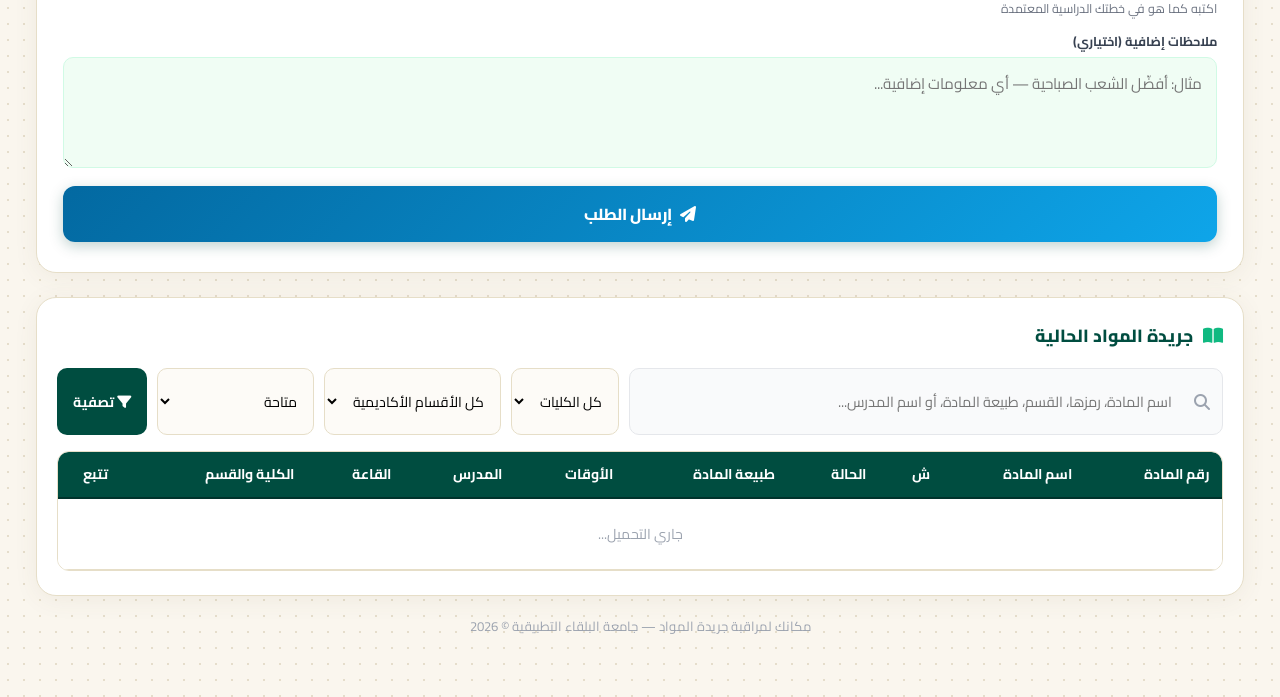
==== commit a65898b1: "feat: Add patience loading banner and course code prefix index guide to student portal" ====
--- a/templates/student.html
+++ b/templates/student.html
@@ -399,6 +399,60 @@
 
 <div class="student-wrap">
 
+  <!-- Load & Wait Friendly Banner -->
+  <div class="load-patience-banner" style="background: linear-gradient(135deg, #fffbeb, #fef3c7); border: 1.5px solid #fde68a; border-radius: 16px; padding: 14px 18px; margin-bottom: 16px; display: flex; align-items: center; justify-content: space-between; gap: 12px; box-shadow: 0 4px 16px rgba(245, 158, 11, 0.08);">
+    <div style="display:flex; align-items:center; gap:12px; font-size:.9rem; color:#92400e; line-height:1.6;">
+      <i class="fa-solid fa-hourglass-half" style="font-size:1.4rem; color:#d97706; flex-shrink:0;"></i>
+      <div>
+        <strong style="font-size:.98rem; color:#78350f;">معلش بدكم تتحملونا ولو... ❤️</strong>
+        <div style="font-size:.85rem; color:#b45309; margin-top:2px;">يرجى الانتظار ثوانٍ معدودة حتى يتم إكمال تحميل النظام وسيرفرات الجريدة بالكامل لتصفح وتتبع المواد بسلاسة.</div>
+      </div>
+    </div>
+  </div>
+
+  <!-- Course Code Legend / Index Box -->
+  <div class="course-code-guide-card" style="background: #ffffff; border: 1.5px solid #e2e8f0; border-radius: 16px; padding: 18px 20px; margin-bottom: 20px; box-shadow: 0 4px 20px rgba(0, 0, 0, 0.03);">
+    <div style="display:flex; align-items:center; justify-content:space-between; margin-bottom:14px; border-bottom: 1px dashed #e2e8f0; padding-bottom: 10px;">
+      <h3 style="font-size:1.02rem; font-weight:800; color:#0f172a; margin:0; display:flex; align-items:center; gap:8px;">
+        <i class="fa-solid fa-book-bookmark" style="color:#059669;"></i>
+        فهرس ودليل رموز المواد (رمز المادة يبدأ كالتالي):
+      </h3>
+      <span style="font-size:.78rem; background:#ecfdf5; color:#047857; padding:3px 12px; border-radius:20px; font-weight:700; border:1px solid #a7f3d0;">دليل التخصصات</span>
+    </div>
+    
+    <div style="display:grid; grid-template-columns: repeat(auto-fit, minmax(220px, 1fr)); gap: 10px;">
+      <div style="background:#f8fafc; border:1px solid #e2e8f0; border-radius:10px; padding:10px 14px; display:flex; align-items:center; gap:10px;">
+        <span style="background:#059669; color:#fff; font-family:monospace; font-weight:800; padding:4px 10px; border-radius:6px; font-size:.88rem; min-width:44px; text-align:center;">L70</span>
+        <span style="font-size:.85rem; color:#334155; font-weight:700;">مواد على الخطة الجديدة</span>
+      </div>
+
+      <div style="background:#f8fafc; border:1px solid #e2e8f0; border-radius:10px; padding:10px 14px; display:flex; align-items:center; gap:10px;">
+        <span style="background:#0284c7; color:#fff; font-family:monospace; font-weight:800; padding:4px 10px; border-radius:6px; font-size:.88rem; min-width:44px; text-align:center;">DF</span>
+        <span style="font-size:.85rem; color:#334155; font-weight:700;">مواد التحقيقات الجنائية الرقمية</span>
+      </div>
+
+      <div style="background:#f8fafc; border:1px solid #e2e8f0; border-radius:10px; padding:10px 14px; display:flex; align-items:center; gap:10px;">
+        <span style="background:#7c3aed; color:#fff; font-family:monospace; font-weight:800; padding:4px 10px; border-radius:6px; font-size:.88rem; min-width:44px; text-align:center;">AR</span>
+        <span style="font-size:.85rem; color:#334155; font-weight:700;">الذكاء الاصطناعي والروبوتات</span>
+      </div>
+
+      <div style="background:#f8fafc; border:1px solid #e2e8f0; border-radius:10px; padding:10px 14px; display:flex; align-items:center; gap:10px;">
+        <span style="background:#db2777; color:#fff; font-family:monospace; font-weight:800; padding:4px 10px; border-radius:6px; font-size:.88rem; min-width:44px; text-align:center;">VAR</span>
+        <span style="font-size:.85rem; color:#334155; font-weight:700;">الواقع الافتراضي</span>
+      </div>
+
+      <div style="background:#f8fafc; border:1px solid #e2e8f0; border-radius:10px; padding:10px 14px; display:flex; align-items:center; gap:10px;">
+        <span style="background:#d97706; color:#fff; font-family:monospace; font-weight:800; padding:4px 10px; border-radius:6px; font-size:.88rem; min-width:44px; text-align:center;">ICS</span>
+        <span style="font-size:.85rem; color:#334155; font-weight:700;">أمن الفضاء الإلكتروني</span>
+      </div>
+
+      <div style="background:#f8fafc; border:1px solid #e2e8f0; border-radius:10px; padding:10px 14px; display:flex; align-items:center; gap:10px;">
+        <span style="background:#059669; color:#fff; font-family:monospace; font-weight:800; padding:4px 10px; border-radius:6px; font-size:.88rem; min-width:44px; text-align:center;">DS</span>
+        <span style="font-size:.85rem; color:#334155; font-weight:700;">علم البيانات</span>
+      </div>
+    </div>
+  </div>
+
   <!-- Desktop Usage Notice Banner -->
   <div class="desktop-notice-banner" id="desktopNoticeBanner">
     <span><i class="fa-solid fa-laptop" style="color:#D97706; margin-left:6px"></i> <strong>ملاحظة:</strong> يُفضّل استخدام النظام عبر جهاز الحاسوب (الكمبيوتر) للحصول على أفضل تجربة تصفح وعرض متكامل للجدول.</span>
@@ -512,7 +566,7 @@
         <i class="fa-solid fa-magnifying-glass"></i>
         <input id="sSearch" type="text" placeholder="اسم المادة، رمزها، القسم، طبيعة المادة، أو اسم المدرس..." oninput="loadCourses()">
       </div>
-      <select id="sCollege" onchange="loadDepartments(); loadCourses();"><option value="">كل الكليات</option></select>
+      <select id="sCollege" onchange="onCollegeFilterChange()"><option value="">كل الكليات</option></select>
       <select id="sDept" onchange="loadCourses()"><option value="">كل الأقسام الأكاديمية</option></select>
       <select id="sStatus" onchange="loadCourses()">
         <option value="1">متاحة</option>
@@ -875,14 +929,31 @@
   }
 }
 
+async function onCollegeFilterChange() {
+  const deptSel = document.getElementById('sDept');
+  if (deptSel) {
+    deptSel.innerHTML = '<option value="">كل الأقسام الأكاديمية</option>';
+    deptSel.value = '';
+  }
+  await loadDepartments();
+  loadCourses();
+}
+
 async function loadDepartments() {
   const deptSel = document.getElementById('sDept');
   if (!deptSel) return;
   const col = document.getElementById('sCollege')?.value || '';
-  const res  = await fetch(`/api/departments?college=${encodeURIComponent(col)}`);
-  const data = await res.json();
-  deptSel.innerHTML = '<option value="">كل الأقسام الأكاديمية</option>' +
-    data.departments.map(d => `<option value="${d}">${d}</option>`).join('');
+
+  try {
+    const res = await fetch(`/api/departments?college=${encodeURIComponent(col)}`);
+    const data = await res.json();
+    const depts = data.departments || [];
+    deptSel.innerHTML = '<option value="">كل الأقسام الأكاديمية</option>' +
+      depts.map(d => `<option value="${d}">${d}</option>`).join('');
+  } catch (err) {
+    deptSel.innerHTML = '<option value="">كل الأقسام الأكاديمية</option>';
+  }
+  deptSel.value = '';
 }
 
 function formatTime12h(timeStr) {
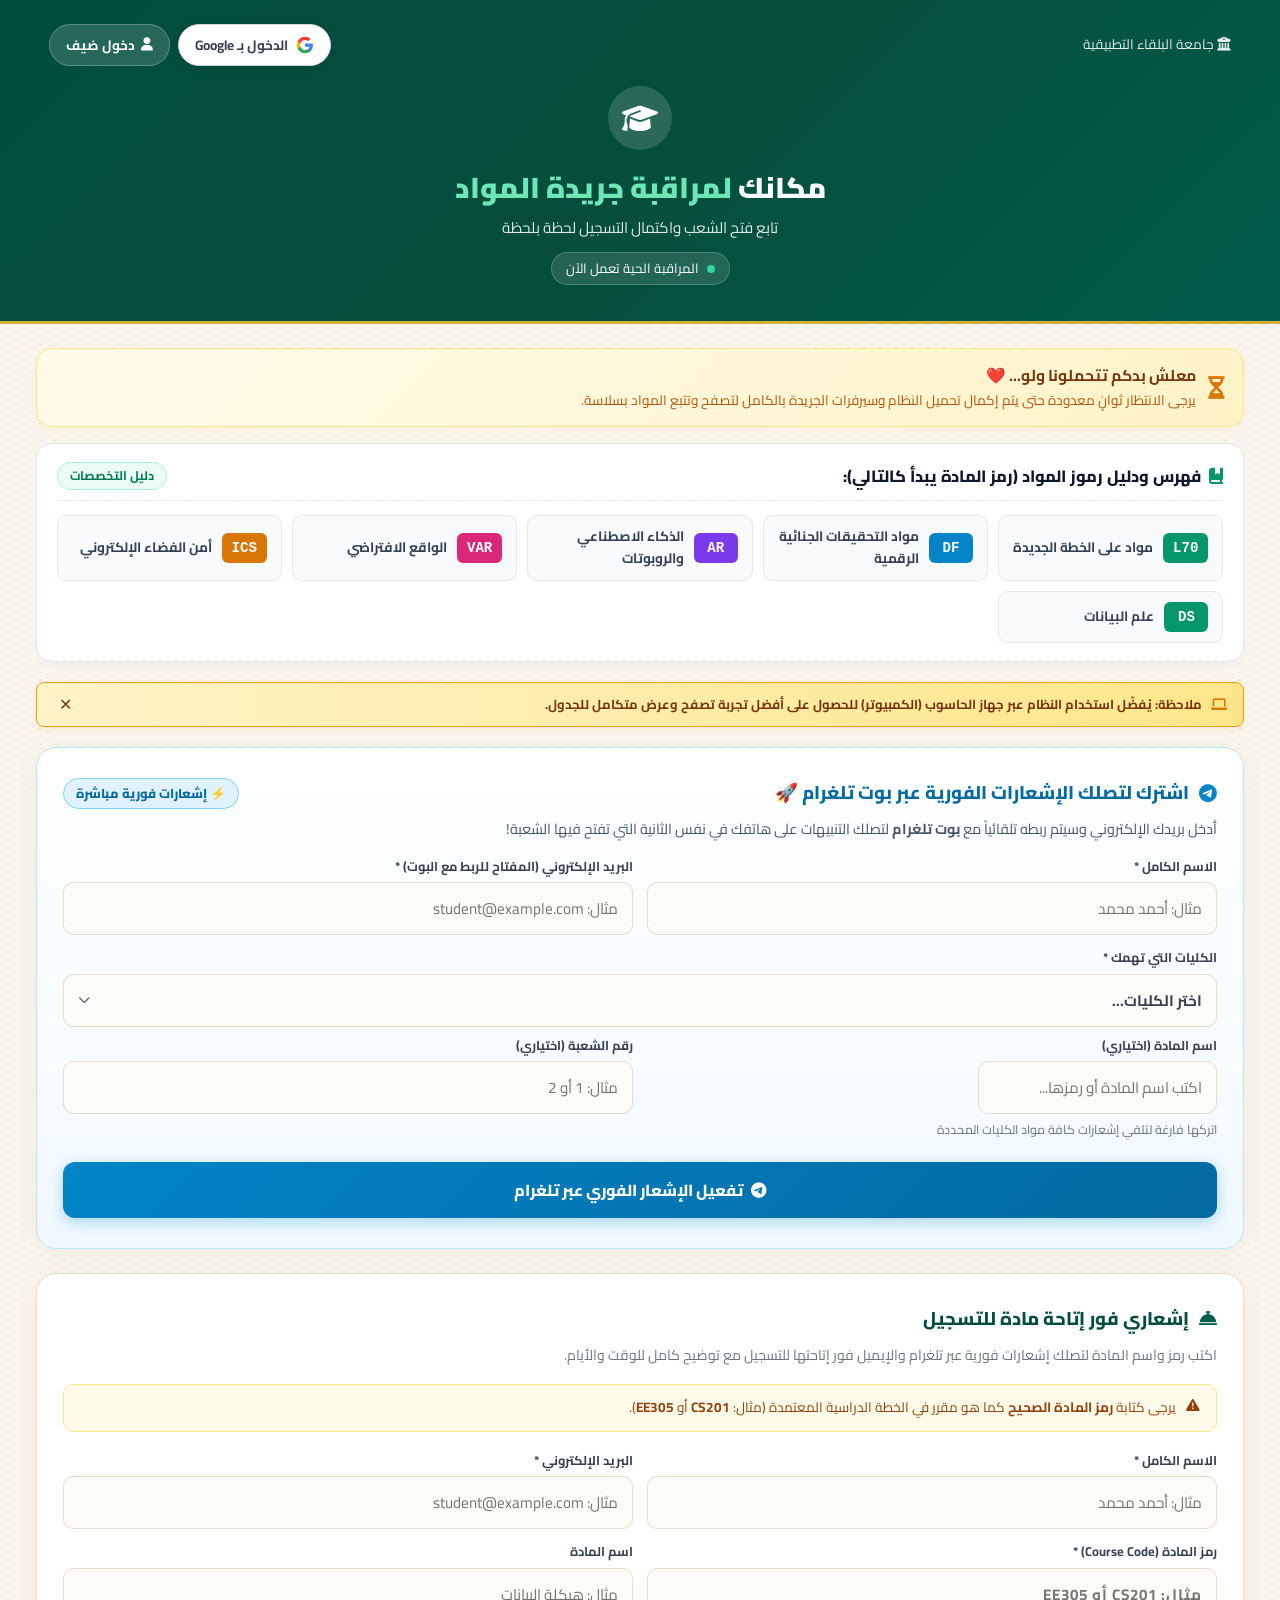
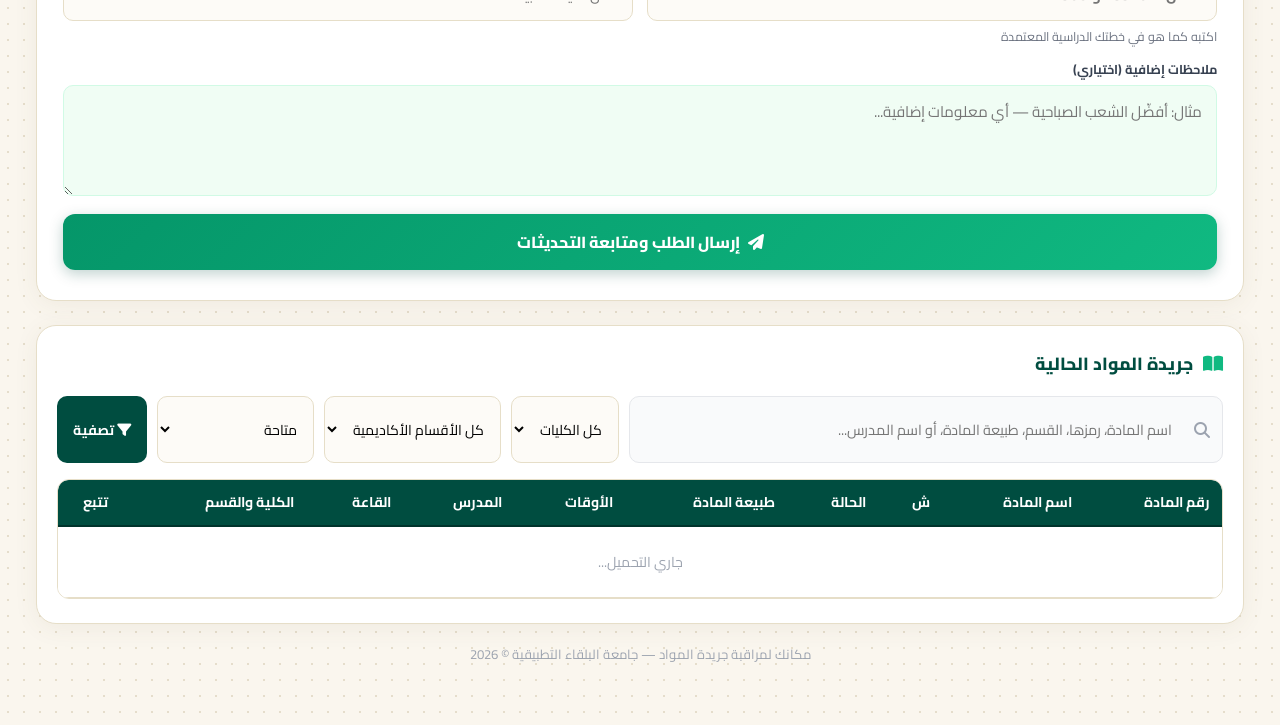
==== commit d31e3d84: "feat: complete Telegram-bot architecture integration with modular blueprint and telegram-centric aut" ====
--- a/templates/student.html
+++ b/templates/student.html
@@ -460,14 +460,23 @@
   </div>
 
   <!-- بطاقة اشتراكاتي (تظهر عند الضغط أو التسجيل) -->
-  <div class="sub-card" id="mySubsCard" style="display:none; background:#ecfdf5; border-color:#a7f3d0;">
+  <div class="sub-card" id="mySubsCard" style="display:none; background:#f0fdf4; border-color:#86efac; box-shadow: 0 10px 25px rgba(5,150,105,0.08);">
     <h2><i class="fa-solid fa-list-check"></i> اشتراكاتي الحالية وإدارتها</h2>
     <div id="mySubsContent">جاري تحميل بيانات اشتراكاتك...</div>
   </div>
 
-  <!-- بطاقة الاشتراك الإشعاري -->
-  <div class="sub-card">
-    <h2><i class="fa-solid fa-bell"></i> اشترك لتصلك الإشعارات الفورية</h2>
+  <!-- بطاقة الاشتراك الإشعاري عبر تلغرام -->
+  <div class="sub-card" style="border: 1.5px solid #bae6fd; background: linear-gradient(180deg, #ffffff 0%, #f0f9ff 100%);">
+    <div style="display:flex; justify-content:space-between; align-items:flex-start; flex-wrap:wrap; gap:10px; margin-bottom:12px;">
+      <h2 style="margin:0; color:#0369a1;"><i class="fa-brands fa-telegram" style="color:#0284c7;"></i> اشترك لتصلك الإشعارات الفورية عبر بوت تلغرام 🚀</h2>
+      <span style="background:#e0f2fe; color:#0369a1; font-weight:800; font-size:.8rem; padding:4px 12px; border-radius:50px; border:1px solid #7dd3fc;">
+        ⚡ إشعارات فورية مباشرة
+      </span>
+    </div>
+    <p style="color:#475569; font-size:.9rem; margin: -4px 0 16px; line-height:1.6;">
+      أدخل بريدك الإلكتروني وسيتم ربطه تلقائياً مع <strong>بوت تلغرام</strong> لتصلك التنبيهات على هاتفك في نفس الثانية التي تفتح فيها الشعبة!
+    </p>
+
     <form id="subForm" onsubmit="submitSub(event)">
       <div class="form-row">
         <div class="fg">
@@ -475,7 +484,7 @@
           <input name="name" id="subNameInp" type="text" placeholder="مثال: أحمد محمد" required>
         </div>
         <div class="fg">
-          <label>البريد الإلكتروني *</label>
+          <label>البريد الإلكتروني (المفتاح للربط مع البوت) *</label>
           <input name="email" id="subEmailInp" type="email" placeholder="مثال: student@example.com" required>
         </div>
       </div>
@@ -508,9 +517,9 @@
           <input name="section_query" type="text" placeholder="مثال: 1 أو 2">
         </div>
       </div>
-      <button type="submit" class="btn-subscribe">
-        <i class="fa-solid fa-paper-plane"></i>
-        تفعيل الإشعار الفوري
+      <button type="submit" class="btn-subscribe" style="background:linear-gradient(135deg, #0284c7, #0369a1); box-shadow: 0 4px 15px rgba(2, 132, 199, 0.3);">
+        <i class="fa-brands fa-telegram"></i>
+        تفعيل الإشعار الفوري عبر تلغرام
       </button>
     </form>
   </div>
@@ -518,7 +527,7 @@
   <!-- نموذج طلب إشعاري فور إتاحة مادة للتسجيل -->
   <div class="sub-card">
     <h2><i class="fa-solid fa-bell-concierge"></i> إشعاري فور إتاحة مادة للتسجيل</h2>
-    <p style="color:#6b7280; font-size:.88rem; margin: -10px 0 18px;">اكتب رمز واسم المادة لتصلك إشعارات فورية عبر الإيميل فور إتاحتها للتسجيل مع توضيح كامل للوقت والأيام.</p>
+    <p style="color:#6b7280; font-size:.88rem; margin: -10px 0 18px;">اكتب رمز واسم المادة لتصلك إشعارات فورية عبر تلغرام والإيميل فور إتاحتها للتسجيل مع توضيح كامل للوقت والأيام.</p>
 
     <div style="background:#fefce8; border:1px solid #fde68a; border-radius:10px; padding:12px 16px; margin-bottom:18px; font-size:.85rem; color:#92400e; display:flex; gap:10px; align-items:flex-start;">
       <i class="fa-solid fa-triangle-exclamation" style="margin-top:2px; flex-shrink:0;"></i>
@@ -551,9 +560,9 @@
         <label>ملاحظات إضافية (اختياري)</label>
         <textarea name="notes" rows="3" placeholder="مثال: أفضّل الشعب الصباحية — أي معلومات إضافية..." style="padding:11px 14px; border:1.5px solid #d1fae5; border-radius:10px; background:#f0fdf4; font-family:'Cairo',sans-serif; font-size:.95rem; color:#111; outline:none; resize:vertical; width:100%; box-sizing:border-box;"></textarea>
       </div>
-      <button type="submit" class="btn-subscribe" style="background:linear-gradient(135deg,#0369a1,#0ea5e9);">
+      <button type="submit" class="btn-subscribe" style="background:linear-gradient(135deg,#059669,#10b981);">
         <i class="fa-solid fa-paper-plane"></i>
-        إرسال الطلب
+        إرسال الطلب ومتابعة التحديثات
       </button>
     </form>
   </div>
@@ -619,13 +628,13 @@
         </svg>
         الدخول بحساب Google
       </h3>
-      <p style="font-size:.88rem; color:#6b7280; margin-bottom:16px;">أدخل بريد Google الخاص بك كطالب لتلقي الإشعارات وإدارة اشتراكاتك فوراً:</p>
+      <p style="font-size:.88rem; color:#6b7280; margin-bottom:16px;">أدخل حساب Google لربطه مع <strong>بوت تلغرام</strong> وإدارة تتبع المواد فوراً:</p>
       <div class="fg">
         <label>اسم الطالب *</label>
         <input id="gStudentName" type="text" placeholder="مثال: أحمد محمد">
       </div>
       <div class="fg" style="margin-top:8px;">
-        <label>إيميل Google *</label>
+        <label>إيميل Google (مفتاح الربط مع البوت) *</label>
         <input id="gStudentEmail" type="email" placeholder="student@gmail.com">
       </div>
       <button class="btn-subscribe" style="margin-top:16px; background:#2563eb;" onclick="submitStudentGoogleLogin()">
@@ -636,19 +645,24 @@
 
     <!-- Guest View -->
     <div id="modalGuestView" style="display:none; padding:10px;">
-      <h3 style="margin:0 0 16px; color:#064e3b;"><i class="fa-solid fa-user"></i> دخول ضيف</h3>
-      <p style="font-size:.88rem; color:#6b7280; margin-bottom:16px;">الدخول كضيف يتيح لك الاشتراك والتصفح بحرية دون الحاجة لحساب دائم:</p>
+      <h3 style="margin:0 0 12px; color:#0369a1; display:flex; align-items:center; gap:8px;">
+        <i class="fa-brands fa-telegram" style="color:#0284c7; font-size:1.4rem;"></i>
+        تفعيل الإشعارات الفورية عبر تلغرام
+      </h3>
+      <div style="background:#f0f9ff; border:1px solid #bae6fd; border-radius:10px; padding:10px 14px; font-size:.85rem; color:#0369a1; margin-bottom:14px; line-height:1.5;">
+        ⚡ <strong>إشعارات في نفس الثانية:</strong> أدخل بريدك الإلكتروني وسيتم فتح بوت تلغرام لربطه وتلقي تنبيهات فتح الشعب مباشرة على هاتفك!
+      </div>
       <div class="fg">
-        <label>الاسم الفضيلي (اختياري)</label>
-        <input id="mGuestName" type="text" placeholder="زائر">
+        <label>اسمك (اختياري)</label>
+        <input id="mGuestName" type="text" placeholder="مثال: أحمد">
       </div>
       <div class="fg" style="margin-top:8px;">
-        <label>البريد الإلكتروني (لتلقي الإشعارات)</label>
-        <input id="mGuestEmail" type="email" placeholder="student@example.com">
-      </div>
-      <button class="btn-subscribe" style="margin-top:16px; background:#4b5563;" onclick="doGuestLogin()">
-        <i class="fa-solid fa-user"></i>
-        متابعة كضيف
+        <label>البريد الإلكتروني (المفتاح للربط مع البوت) *</label>
+        <input id="mGuestEmail" type="email" placeholder="student@example.com" required>
+      </div>
+      <button class="btn-subscribe" style="margin-top:16px; background:linear-gradient(135deg, #0284c7, #0369a1); box-shadow:0 4px 14px rgba(2,132,199,0.3);" onclick="doGuestLogin()">
+        <i class="fa-brands fa-telegram"></i>
+        متابعة وتفعيل بوت تلغرام
       </button>
     </div>
   </div>
@@ -767,12 +781,37 @@
   const data = await res.json();
   const box = document.getElementById('mySubsContent');
 
+  let html = '';
+
+  // Telegram Integration Status Box
+  const isTgConnected = data.telegram_connected;
+  html += `
+    <div style="background: ${isTgConnected ? '#ecfdf5' : '#eff6ff'}; border: 1.5px solid ${isTgConnected ? '#a7f3d0' : '#bfdbfe'}; border-radius: 12px; padding: 14px 16px; margin-bottom: 16px; display: flex; align-items: center; justify-content: space-between; flex-wrap: wrap; gap: 10px;">
+      <div style="display:flex; align-items:center; gap:10px;">
+        <span style="font-size:1.6rem;">${isTgConnected ? '✅' : '✈️'}</span>
+        <div>
+          <strong style="color: ${isTgConnected ? '#065f46' : '#1e40af'}; font-size:.95rem; display:block;">
+            ${isTgConnected ? 'حسابك مربوط ببوت تلغرام (الإشعارات الفورية مفعلة)' : 'حسابك غير مربوط ببوت تلغرام حتى الآن'}
+          </strong>
+          <small style="color: ${isTgConnected ? '#047857' : '#3b82f6'}; font-size:.82rem;">
+            ${isTgConnected ? 'تصلك الإشعارات في نفس الثانية على تطبيق تلغرام' : 'اربط حسابك لتصلك إشعارات فتح الشعب لحظياً على هاتفك'}
+          </small>
+        </div>
+      </div>
+      ${!isTgConnected && data.telegram_connect_url ? `
+        <a href="${data.telegram_connect_url}" target="_blank" style="background:#0284c7; color:#fff; padding:8px 16px; border-radius:8px; font-weight:700; text-decoration:none; font-size:.85rem; display:inline-flex; align-items:center; gap:6px;">
+          <i class="fa-brands fa-telegram"></i> ربط وتفعيل بوت تلغرام
+        </a>
+      ` : ''}
+    </div>
+  `;
+
   if (!data.subscribers.length && !data.requests.length) {
-    box.innerHTML = '<p style="color:#6b7280; font-size:.9rem; text-align:center; margin:10px 0;">لا توجد لديك أي اشتراكات حالية.</p>';
+    html += '<p style="color:#6b7280; font-size:.9rem; text-align:center; margin:10px 0;">لا توجد لديك أي اشتراكات حالية.</p>';
+    box.innerHTML = html;
     return;
   }
 
-  let html = '';
   if (data.subscribers.length) {
     html += '<h4 style="margin:0 0 10px; color:#064e3b;">اشتراكات الإشعارات:</h4>';
     html += data.subscribers.map(s => `
@@ -906,6 +945,7 @@
   if (data.success) {
     e.target.reset();
     if (currentUser) loadMySubscriptions();
+    if (data.telegram_connect_url) showTelegramBanner(data.telegram_connect_url);
   }
 }
 
@@ -926,6 +966,7 @@
   if (data.success) {
     e.target.reset();
     if (currentUser) loadMySubscriptions();
+    if (data.telegram_connect_url) showTelegramBanner(data.telegram_connect_url);
   }
 }
 
@@ -1023,6 +1064,7 @@
       showToast(data.message, 'success');
       loadCourses();
       if (currentUser) loadMySubscriptions();
+      if (data.telegram_connect_url) showTelegramBanner(data.telegram_connect_url);
     } else {
       showToast(data.error || 'حدث خطأ أثناء التتبع', 'error');
     }
@@ -1079,6 +1121,48 @@
   }).join('');
 }
 
+// ─────────────── TELEGRAM BANNER ───────────────
+function showTelegramBanner(url) {
+  // Remove existing banner if any
+  const existing = document.getElementById('tg-banner');
+  if (existing) existing.remove();
+
+  const banner = document.createElement('div');
+  banner.id = 'tg-banner';
+  banner.innerHTML = `
+    <div style="
+      position:fixed; bottom:90px; left:50%; transform:translateX(-50%);
+      background:linear-gradient(135deg,#1a1a2e,#16213e);
+      border:1px solid #229ED9; border-radius:16px;
+      padding:16px 24px; z-index:10000;
+      display:flex; align-items:center; gap:14px;
+      box-shadow:0 8px 32px rgba(34,158,217,.35);
+      min-width:300px; max-width:420px;
+    ">
+      <span style="font-size:2rem;">✈️</span>
+      <div style="flex:1;">
+        <div style="color:#fff;font-weight:700;font-size:.95rem;margin-bottom:4px;">فعّل الإشعارات الفورية عبر تلغرام</div>
+        <div style="color:#93c5fd;font-size:.8rem;">استقبل التنبيهات على تلغرام بدل الإيميل 🚀</div>
+      </div>
+      <div style="display:flex;flex-direction:column;gap:6px;">
+        <a href="${url}" target="_blank" style="
+          background:#229ED9; color:#fff; text-decoration:none;
+          padding:8px 16px; border-radius:10px; font-weight:700;
+          font-size:.85rem; white-space:nowrap; text-align:center;
+        ">تفعيل الآن</a>
+        <button onclick="document.getElementById('tg-banner').remove()" style="
+          background:transparent; border:1px solid #374151;
+          color:#9ca3af; padding:4px; border-radius:8px;
+          font-size:.75rem; cursor:pointer;
+        ">لاحقاً</button>
+      </div>
+    </div>
+  `;
+  document.body.appendChild(banner);
+  // Auto-dismiss after 30 seconds
+  setTimeout(() => { if (banner.parentNode) banner.remove(); }, 30000);
+}
+
 // ─────────────── TOAST ───────────────
 function showToast(msg, type='success') {
   const t = document.createElement('div');
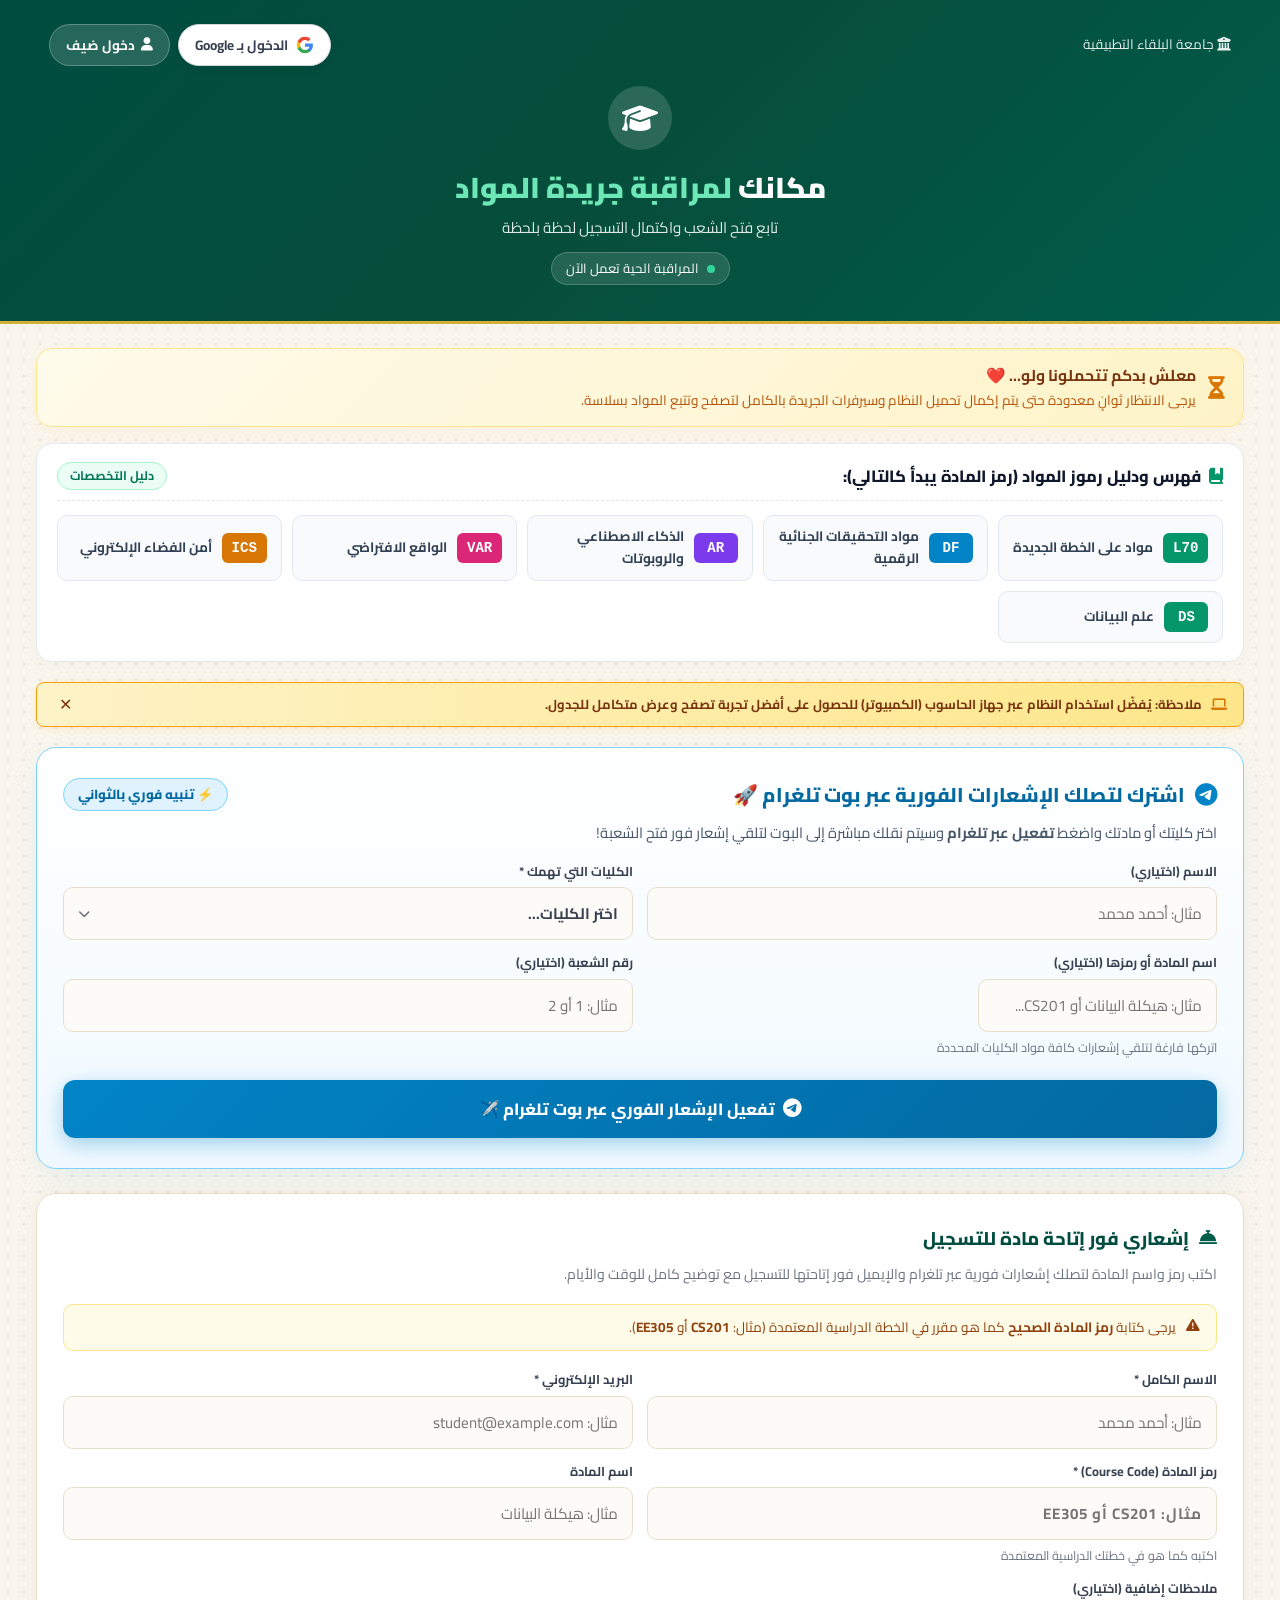
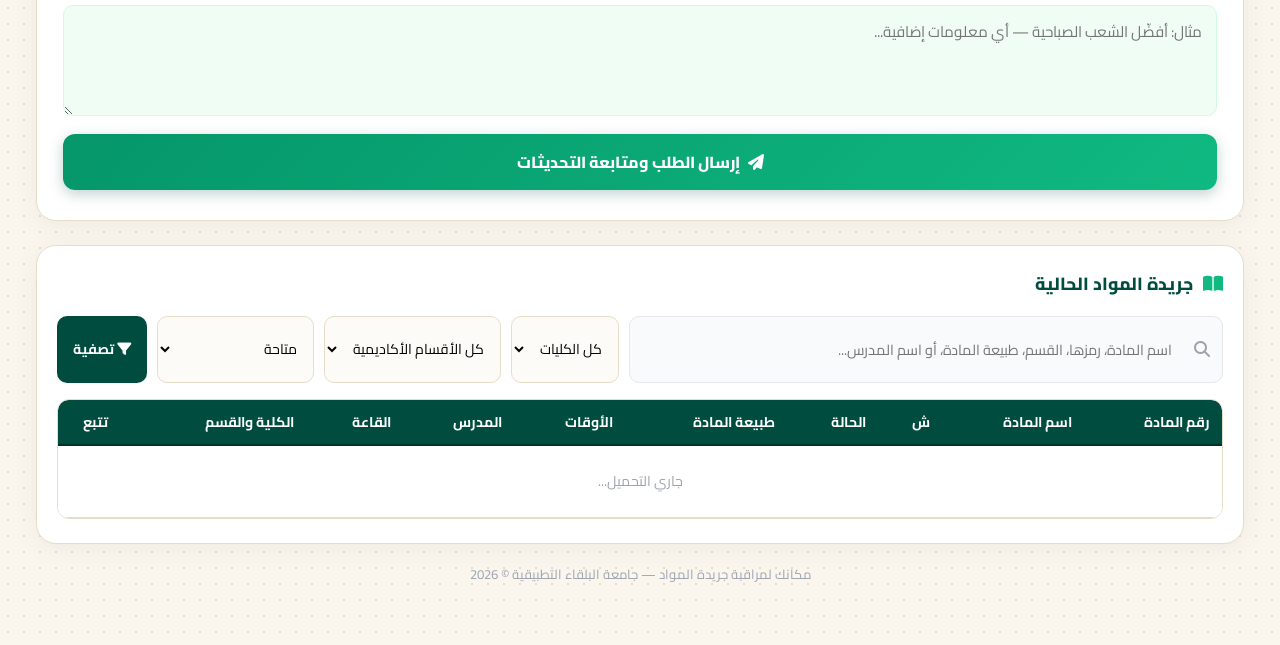
==== commit 8c190868: "feat: complete one-click telegram subscription flow without mandatory email requirement" ====
--- a/templates/student.html
+++ b/templates/student.html
@@ -466,48 +466,45 @@
   </div>
 
   <!-- بطاقة الاشتراك الإشعاري عبر تلغرام -->
-  <div class="sub-card" style="border: 1.5px solid #bae6fd; background: linear-gradient(180deg, #ffffff 0%, #f0f9ff 100%);">
-    <div style="display:flex; justify-content:space-between; align-items:flex-start; flex-wrap:wrap; gap:10px; margin-bottom:12px;">
-      <h2 style="margin:0; color:#0369a1;"><i class="fa-brands fa-telegram" style="color:#0284c7;"></i> اشترك لتصلك الإشعارات الفورية عبر بوت تلغرام 🚀</h2>
-      <span style="background:#e0f2fe; color:#0369a1; font-weight:800; font-size:.8rem; padding:4px 12px; border-radius:50px; border:1px solid #7dd3fc;">
-        ⚡ إشعارات فورية مباشرة
+  <div class="sub-card" style="border: 1.5px solid #7dd3fc; background: linear-gradient(180deg, #ffffff 0%, #f0f9ff 100%); box-shadow: 0 10px 30px rgba(2, 132, 199, 0.08);">
+    <div style="display:flex; justify-content:space-between; align-items:center; flex-wrap:wrap; gap:10px; margin-bottom:12px;">
+      <h2 style="margin:0; color:#0369a1; font-size:1.25rem;"><i class="fa-brands fa-telegram" style="color:#0284c7; font-size:1.45rem;"></i> اشترك لتصلك الإشعارات الفورية عبر بوت تلغرام 🚀</h2>
+      <span style="background:#e0f2fe; color:#0369a1; font-weight:800; font-size:.82rem; padding:5px 14px; border-radius:50px; border:1px solid #7dd3fc;">
+        ⚡ تنبيه فوري بالثواني
       </span>
     </div>
-    <p style="color:#475569; font-size:.9rem; margin: -4px 0 16px; line-height:1.6;">
-      أدخل بريدك الإلكتروني وسيتم ربطه تلقائياً مع <strong>بوت تلغرام</strong> لتصلك التنبيهات على هاتفك في نفس الثانية التي تفتح فيها الشعبة!
+    <p style="color:#475569; font-size:.92rem; margin: -2px 0 16px; line-height:1.6;">
+      اختر كليتك أو مادتك واضغط <strong>تفعيل عبر تلغرام</strong> وسيتم نقلك مباشرة إلى البوت لتلقي إشعار فور فتح الشعبة!
     </p>
 
     <form id="subForm" onsubmit="submitSub(event)">
+      <input type="hidden" name="email" id="subEmailInp">
       <div class="form-row">
         <div class="fg">
-          <label>الاسم الكامل *</label>
-          <input name="name" id="subNameInp" type="text" placeholder="مثال: أحمد محمد" required>
+          <label>الاسم (اختياري)</label>
+          <input name="name" id="subNameInp" type="text" placeholder="مثال: أحمد محمد">
         </div>
         <div class="fg">
-          <label>البريد الإلكتروني (المفتاح للربط مع البوت) *</label>
-          <input name="email" id="subEmailInp" type="email" placeholder="مثال: student@example.com" required>
-        </div>
-      </div>
-      <div class="fg" style="margin-top:8px;">
-        <label>الكليات التي تهمك *</label>
-        <div class="multi-college-box">
-          <button type="button" class="college-select-btn" id="sCollegeBtn" onclick="toggleCollegeDropdown()">
-            <span id="sCollegeBtnText">اختر الكليات...</span>
-            <i class="fa-solid fa-chevron-down" style="font-size:.75rem; color:#6b7280;"></i>
-          </button>
-          <div class="college-dropdown" id="sCollegeDrop">
-            <label class="college-checkbox-item all-item">
-              <input type="checkbox" id="sChkAll" onchange="toggleAllColleges()">
-              <span>جميع الكليات</span>
-            </label>
+          <label>الكليات التي تهمك *</label>
+          <div class="multi-college-box">
+            <button type="button" class="college-select-btn" id="sCollegeBtn" onclick="toggleCollegeDropdown()">
+              <span id="sCollegeBtnText">اختر الكليات...</span>
+              <i class="fa-solid fa-chevron-down" style="font-size:.75rem; color:#6b7280;"></i>
+            </button>
+            <div class="college-dropdown" id="sCollegeDrop">
+              <label class="college-checkbox-item all-item">
+                <input type="checkbox" id="sChkAll" onchange="toggleAllColleges()">
+                <span>جميع الكليات</span>
+              </label>
+            </div>
           </div>
         </div>
       </div>
       <div class="form-row" style="margin-top:8px;">
         <div class="fg">
-          <label>اسم المادة (اختياري)</label>
+          <label>اسم المادة أو رمزها (اختياري)</label>
           <div class="ac-wrap">
-            <input name="course_query" id="sCourseQ" type="text" placeholder="اكتب اسم المادة أو رمزها..." autocomplete="off" oninput="onCourseInput(this)">
+            <input name="course_query" id="sCourseQ" type="text" placeholder="مثال: هيكلة البيانات أو CS201..." autocomplete="off" oninput="onCourseInput(this)">
             <div class="ac-drop hidden" id="sAcDrop"></div>
           </div>
           <small style="color:#6b7280; font-size:.78rem;">اتركها فارغة لتلقي إشعارات كافة مواد الكليات المحددة</small>
@@ -517,9 +514,9 @@
           <input name="section_query" type="text" placeholder="مثال: 1 أو 2">
         </div>
       </div>
-      <button type="submit" class="btn-subscribe" style="background:linear-gradient(135deg, #0284c7, #0369a1); box-shadow: 0 4px 15px rgba(2, 132, 199, 0.3);">
-        <i class="fa-brands fa-telegram"></i>
-        تفعيل الإشعار الفوري عبر تلغرام
+      <button type="submit" class="btn-subscribe" style="background:linear-gradient(135deg, #0284c7, #0369a1); box-shadow: 0 6px 20px rgba(2, 132, 199, 0.35); font-size:1.02rem; padding:14px;">
+        <i class="fa-brands fa-telegram" style="font-size:1.2rem;"></i>
+        تفعيل الإشعار الفوري عبر بوت تلغرام ✈️
       </button>
     </form>
   </div>
@@ -933,8 +930,8 @@
   const fd   = new FormData(e.target);
   const cols = getSelectedColleges();
   const body = {
-    name: fd.get('name'),
-    email: fd.get('email'),
+    name: fd.get('name') || (currentUser ? currentUser.name : 'طالب'),
+    email: fd.get('email') || (currentUser ? currentUser.email : ''),
     college_query: cols.length ? cols : 'ALL',
     course_query: fd.get('course_query'),
     section_query: fd.get('section_query'),
@@ -945,7 +942,11 @@
   if (data.success) {
     e.target.reset();
     if (currentUser) loadMySubscriptions();
-    if (data.telegram_connect_url) showTelegramBanner(data.telegram_connect_url);
+    if (data.telegram_connect_url) {
+      showTelegramBanner(data.telegram_connect_url);
+      // فتح البوت فوراً في تاب جديد لتجربة سلسة وسريعة
+      window.open(data.telegram_connect_url, '_blank');
+    }
   }
 }
 
